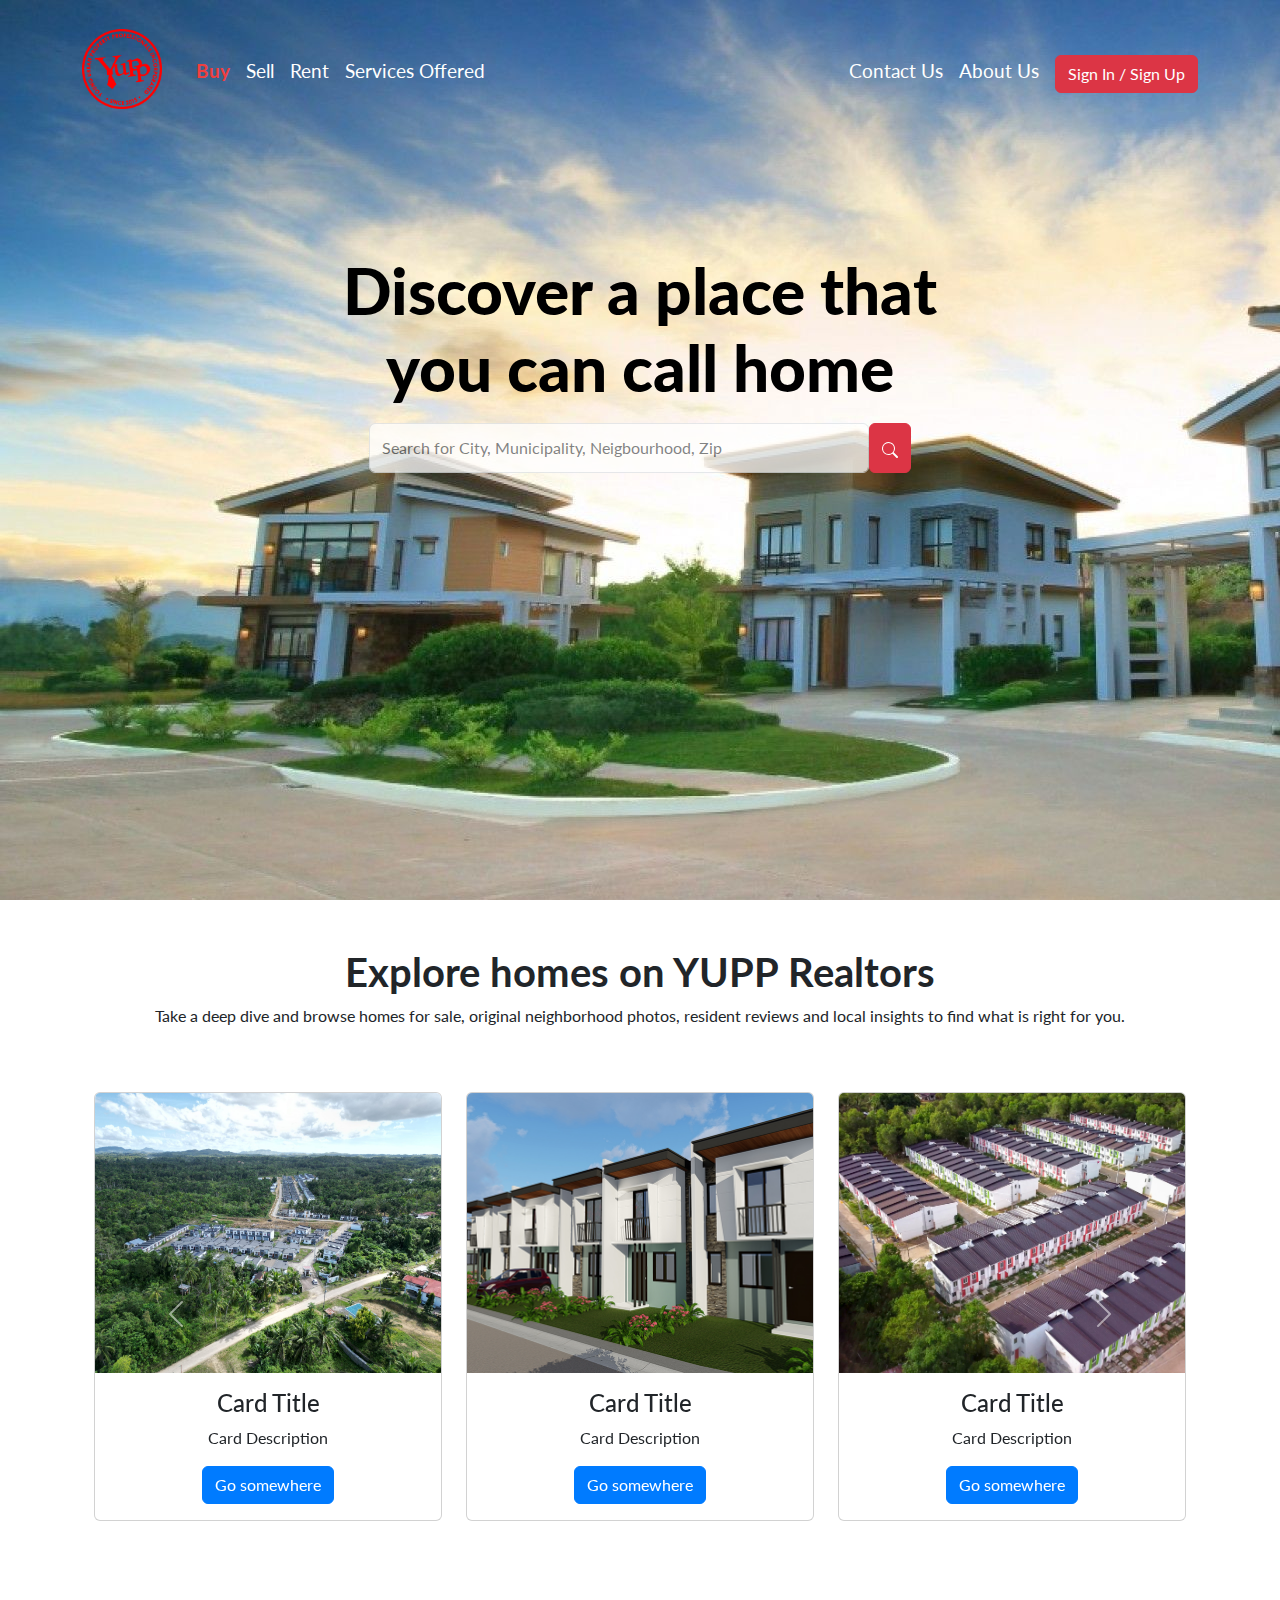
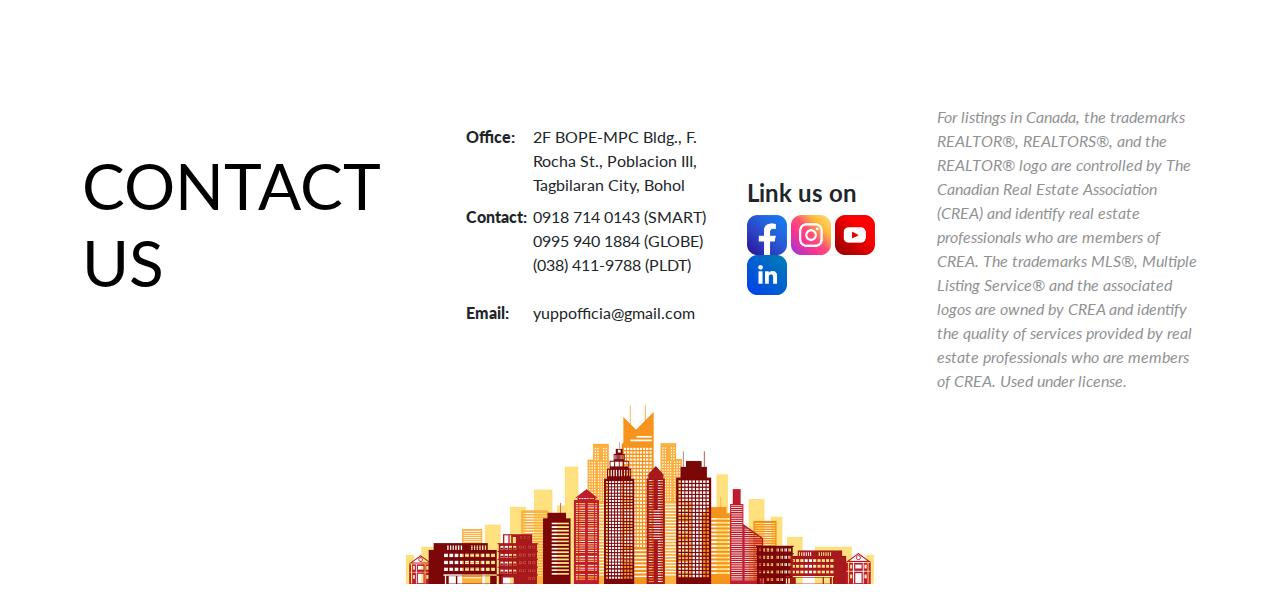
==== index.html @ dfb81bfb "Update mistake in index.html and style.css" ====
<!DOCTYPE html>
<html lang="en">
  <head>
    <meta charset="UTF-8" />
    <meta http-equiv="X-UA-Compatible" content="IE=edge" />
    <meta name="viewport" content="width=device-width, initial-scale=1.0" />
    <title>YUPP REALTORS</title>
    <link
      rel="icon"
      href="images/yupp-logo.png"
      sizes="16x16 32x32"
      type="image/png"
    />
    <link
      rel="stylesheet"
      href="https://cdn.jsdelivr.net/npm/bootstrap@5.2.0/dist/css/bootstrap.min.css"
    />
    <script src="https://ajax.googleapis.com/ajax/libs/jquery/3.6.0/jquery.min.js"></script>
    <script src="https://cdn.jsdelivr.net/npm/bootstrap@5.0.2/dist/js/bootstrap.bundle.min.js"></script>
    <link
      rel="stylesheet"
      href="https://cdn.jsdelivr.net/npm/bootstrap-icons@1.10.5/font/bootstrap-icons.css"
    />
    <link rel="stylesheet" href="style.css" />
  </head>
  <body id="#">
    <!-- Begin Background -->
    <div class="bg-image">
      <!-- Begin Nav -->

      <nav class="navbar navbar-expand-lg text-light">
        <div class="container my-3">
          <a class="navbar-brand" href="index.html">
            <img src="images/yupp-logo.png" width="80" alt="logo"
          /></a>
          <button
            class="navbar-toggler collapsed"
            type="button"
            data-bs-toggle="collapse"
            data-bs-target="#navbarSupportedContent"
            aria-controls="navbarSupportedContent"
            aria-expanded="false"
            aria-label="Toggle navigation"
          >
            <span class="toggler-icon top-bar"></span>
            <span class="toggler-icon middle-bar"></span>
            <span class="toggler-icon bottom-bar"></span>
          </button>
          <div class="collapse navbar-collapse" id="navbarSupportedContent">
            <ul class="navbar-nav me-auto mb-2 mb-lg-0">
              <li class="nav-item">
                <a class="nav-link active" aria-current="page" href="index.html"
                  >Buy</a
                >
              </li>
              <li class="nav-item dropdown">
                <a
                  class="nav-link dropdown-toggle"
                  href="#"
                  role="button"
                  data-bs-toggle="dropdown"
                  aria-expanded="false"
                >
                  Sell
                </a>
                <ul class="dropdown-menu">
                  <li><a class="dropdown-item" href="#">House & Lot</a></li>
                  <li><a class="dropdown-item" href="#">Condominuim</a></li>
                  <li><a class="dropdown-item" href="#">Lot Only</a></li>
                </ul>
              </li>
              <li class="nav-item dropdown mb-0">
                <a
                  class="nav-link dropdown-toggle"
                  href="#"
                  role="button"
                  data-bs-toggle="collapse"
                  aria-expanded="false"
                  >Rent</a
                >
                <ul class="dropdown-menu">
                  <li><a class="dropdown-item" href="#">House & Lot</a></li>
                  <li><a class="dropdown-item" href="#">Condominuim</a></li>
                  <li><a class="dropdown-item" href="#">Lot Only</a></li>
                </ul>
              </li>
              <li class="nav-item dropdown">
                <a
                  class="nav-link dropdown-toggle"
                  href="#"
                  role="button"
                  data-bs-toggle="dropdown"
                  aria-expanded="false"
                  >Services Offered</a
                >
                <ul class="dropdown-menu">
                  <li><a class="dropdown-item" href="#">Design</a></li>
                  <li><a class="dropdown-item" href="#">Build</a></li>
                  <li>
                    <a class="dropdown-item" href="#">Title Verification</a>
                  </li>
                </ul>
              </li>
            </ul>
            <ul class="navbar-nav me-2 mb-2 mb-lg-0">
              <li class="nav-item">
                <a class="nav-link" href="#contact-us">Contact Us</a>
              </li>
              <li class="nav-item">
                <a class="nav-link" href="aboutus.html">About Us</a>
              </li>
            </ul>
            <button
              class="btn btn-danger"
              type="submit "
              data-bs-toggle="modal"
              data-bs-target="#authModal"
            >
              Sign In / Sign Up
            </button>
            <!-- Modal -->
            <!-- Sign In/Sign Up Modal -->
            <div
              class="modal fade"
              id="authModal"
              tabindex="-1"
              aria-labelledby="authModalLabel"
              aria-hidden="true"
            >
              <div class="modal-dialog">
                <div class="modal-content">
                  <div class="modal-header">
                    <h5 class="modal-title" id="authModalLabel"></h5>
                    <button
                      type="button"
                      class="btn-close"
                      data-bs-dismiss="modal"
                      aria-label="Close"
                    ></button>
                  </div>
                  <div class="modal-body">
                    <ul
                      class="nav nav-pills mb-4 justify-content-center"
                      id="authTabs"
                      role="tablist"
                    >
                      <li class="nav-item" role="presentation">
                        <button
                          class="nav-link active"
                          id="signInTab"
                          data-bs-toggle="pill"
                          data-bs-target="#signInForm"
                          type="button"
                          role="tab"
                          aria-controls="signInForm"
                          aria-selected="true"
                        >
                          Sign In
                        </button>
                      </li>
                      <li class="nav-item" role="presentation">
                        <button
                          class="nav-link"
                          id="signUpTab"
                          data-bs-toggle="pill"
                          data-bs-target="#signUpForm"
                          type="button"
                          role="tab"
                          aria-controls="signUpForm"
                          aria-selected="true"
                        >
                          Sign Up
                        </button>
                      </li>
                    </ul>
                    <div class="tab-content" id="authTabsContent">
                      <div
                        class="tab-pane fade show active"
                        id="signInForm"
                        role="tabpanel"
                        aria-labelledby="signInTab"
                      >
                        <!-- Sign In form content -->
                        <form>
                          <div class="mb-3">
                            <label for="signInEmail" class="form-label"
                              >Email address</label
                            >
                            <input
                              type="email"
                              class="form-control"
                              id="signInEmail"
                              placeholder="Enter your email"
                            />
                          </div>
                          <div class="mb-3">
                            <label for="signInPassword" class="form-label"
                              >Password</label
                            >
                            <input
                              type="password"
                              class="form-control"
                              id="signInPassword"
                              placeholder="Enter your password"
                            />
                          </div>
                          <div class="d-grid gap-4 col-6 mx-auto">
                            <button type="submit" class="btn btn-primary">
                              Sign In
                            </button>
                          </div>
                        </form>
                      </div>
                      <div
                        class="tab-pane fade"
                        id="signUpForm"
                        role="tabpanel"
                        aria-labelledby="signUpTab"
                      >
                        <!-- Sign Up form content -->
                        <form>
                          <div class="mb-3">
                            <label for="signUpEmail" class="form-label"
                              >Email address</label
                            >
                            <input
                              type="email"
                              class="form-control"
                              id="signUpEmail"
                              placeholder="Enter your email"
                            />
                          </div>
                          <div class="mb-3">
                            <label for="signUpPassword" class="form-label"
                              >Password</label
                            >
                            <input
                              type="password"
                              class="form-control"
                              id="signUpPassword"
                              placeholder="Enter your password"
                            />
                          </div>
                          <div class="d-grid gap-2 col-6 mx-auto">
                            <button type="submit" class="btn btn-primary">
                              Sign Up
                            </button>
                          </div>
                        </form>
                      </div>
                    </div>
                  </div>
                </div>
              </div>
            </div>
            <!-- End modal -->
          </div>
        </div>
      </nav>
      <!-- End Nav -->

      <!-- Begin Search -->
      <div
        class="d-flex flex-column justify-content-center align-items-center h-50"
      >
        <h1
          class="text-center text-black mb-0 display-3 fw-semibold align-text-top"
        >
          <strong> Discover a place that <br />you can call home</strong>
        </h1>
        <div class="mt-3">
          <div class="col-md-10 offset-md-2"></div>
          <form class="d-flex" role="search">
            <input
              class="form-control flex-grow-1 search-bar opacity-75"
              type="search"
              placeholder="Search for City, Municipality, Neigbourhood, Zip"
              aria-label="Search"
            />
            <button class="btn btn-danger" type="submit">
              <svg
                xmlns="http://www.w3.org/2000/svg"
                width="16"
                height="16"
                fill="currentColor"
                class="bi bi-search"
                viewBox="0 0 16 16"
              >
                <path
                  d="M11.742 10.344a6.5 6.5 0 1 0-1.397 1.398h-.001c.03.04.062.078.098.115l3.85 3.85a1 1 0 0 0 1.415-1.414l-3.85-3.85a1.007 1.007 0 0 0-.115-.1zM12 6.5a5.5 5.5 0 1 1-11 0 5.5 5.5 0 0 1 11 0z"
                />
              </svg>
            </button>
          </form>
        </div>
      </div>
      <!-- End Search -->
    </div>
    <!-- End Background for Nav and Search -->
    <!-- Begin Body Details -->
    <div class="container py-5">
      <div class="row">
        <h1 class="text-center"><b>Explore homes on YUPP Realtors</b></h1>
        <p class="text-center">
          Take a deep dive and browse homes for sale, original neighborhood
          photos, resident reviews and local insights to find what is right for
          you.
        </p>
      </div>
      <div class="row">
        <section class="pt-5 pb-5">
          <div class="container">
            <div class="row">
              <div class="col-12">
                <div
                  id="carouselExampleIndicators2"
                  class="carousel slide"
                  data-bs-ride="carousel"
                >
                  <div class="carousel-inner">
                    <div class="carousel-item active">
                      <div class="row">
                        <div class="col-md-4 mb-3">
                          <div class="card text-center">
                            <img
                              class="card-img-top carousel-card-img"
                              src="images/atharra.jpg"
                              alt="Card Image"
                            />
                            <div class="card-body">
                              <h4 class="card-title">Card Title</h4>
                              <p class="card-text">Card Description</p>
                              <a href="#" class="btn btn-primary"
                                >Go somewhere</a
                              >
                            </div>
                          </div>
                        </div>
                        <div class="col-md-4 mb-3">
                          <div class="card text-center">
                            <img
                              class="card-img-top carousel-card-img"
                              src="images/cli.jpg"
                              alt="Card Image"
                            />
                            <div class="card-body">
                              <h4 class="card-title">Card Title</h4>
                              <p class="card-text">Card Description</p>
                              <a href="#" class="btn btn-primary"
                                >Go somewhere</a
                              >
                            </div>
                          </div>
                        </div>
                        <div class="col-md-4 mb-3">
                          <div class="card text-center">
                            <img
                              class="card-img-top carousel-card-img"
                              src="images/phi.jpg"
                              alt="Card Image"
                            />
                            <div class="card-body">
                              <h4 class="card-title">Card Title</h4>
                              <p class="card-text">Card Description</p>
                              <a href="#" class="btn btn-primary"
                                >Go somewhere</a
                              >
                            </div>
                          </div>
                        </div>
                      </div>
                    </div>

                    <div class="carousel-item">
                      <div class="row">
                        <div class="col-md-4 mb-3">
                          <div class="card text-center">
                            <img
                              class="card-img-top carousel-card-img"
                              src="images/amari.jpg"
                              alt="Card Image"
                            />
                            <div class="card-body">
                              <h4 class="card-title">Card Title</h4>
                              <p class="card-text">Card Description</p>
                              <a href="#" class="btn btn-primary"
                                >Go somewhere</a
                              >
                            </div>
                          </div>
                        </div>
                        <div class="col-md-4 mb-3">
                          <div class="card text-center">
                            <img
                              class="card-img-top carousel-card-img"
                              src="images/chateaudepaz.jpg"
                              alt="Card Image"
                            />
                            <div class="card-body">
                              <h4 class="card-title">Card Title</h4>
                              <p class="card-text">Card Description</p>
                              <a href="#" class="btn btn-primary"
                                >Go somewhere</a
                              >
                            </div>
                          </div>
                        </div>
                        <div class="col-md-4 mb-3">
                          <div class="card text-center">
                            <img
                              class="card-img-top carousel-card-img"
                              src="images/costa-mira.jpg"
                              alt="Card Image"
                            />
                            <div class="card-body">
                              <h4 class="card-title">Card Title</h4>
                              <p class="card-text">Card Description</p>
                              <a href="#" class="btn btn-primary"
                                >Go somewhere</a
                              >
                            </div>
                          </div>
                        </div>
                      </div>
                    </div>
                    <div class="carousel-item">
                      <div class="row">
                        <div class="col-md-4 mb-3">
                          <div class="card text-center">
                            <img
                              class="card-img-top carousel-card-img"
                              src="images/light-2-residences.jpg"
                              alt="Card Image"
                            />
                            <div class="card-body">
                              <h4 class="card-title">Card Title</h4>
                              <p class="card-text">Card Description</p>
                              <a href="#" class="btn btn-primary"
                                >Go somewhere</a
                              >
                            </div>
                          </div>
                        </div>
                        <div class="col-md-4 mb-3">
                          <div class="card text-center">
                            <img
                              class="card-img-top carousel-card-img"
                              src="images/mandani-bay.jpg"
                              alt="Card Image"
                            />
                            <div class="card-body">
                              <h4 class="card-title">Card Title</h4>
                              <p class="card-text">Card Description</p>
                              <a href="#" class="btn btn-primary"
                                >Go somewhere</a
                              >
                            </div>
                          </div>
                        </div>
                        <div class="col-md-4 mb-3">
                          <div class="card text-center">
                            <img
                              class="card-img-top carousel-card-img"
                              src="images/Sheraton-appleone.jpg"
                              alt="Card Image"
                            />
                            <div class="card-body">
                              <h4 class="card-title">Card Title</h4>
                              <p class="card-text">Card Description</p>
                              <a href="#" class="btn btn-primary"
                                >Go somewhere</a
                              >
                            </div>
                          </div>
                        </div>
                      </div>
                    </div>
                    <button
                      class="carousel-control-prev"
                      type="button"
                      data-bs-target="#carouselExampleIndicators2"
                      data-bs-slide="prev"
                    >
                      <span
                        class="carousel-control-prev-icon"
                        aria-hidden="true"
                      ></span>
                      <span class="visually-hidden">Previous</span>
                    </button>
                    <button
                      class="carousel-control-next"
                      type="button"
                      data-bs-target="#carouselExampleIndicators2"
                      data-bs-slide="next"
                    >
                      <span
                        class="carousel-control-next-icon"
                        aria-hidden="true"
                      ></span>
                      <span class="visually-hidden">Next</span>
                    </button>
                  </div>
                </div>
              </div>
            </div>
          </div>
        </section>
      </div>
    </div>
    <!-- End Body Details -->
    <!-- Begin Footer -->
    <footer>
      <div class="container" id="contact-us">
        <div class="row align-items-center justify-content-between mt-5">
          <div class="col-lg-4 col-sm-12 text-black">
            <div class="text-center-mobile text-center-desktop display-3 mb-4">
              <strong>CONTACT US</strong>
            </div>
          </div>
          <div class="col-lg-3">
            <dl class="row">
              <dt class="col-sm-3 bi text-center-mobile text-center-desktop">
                <strong> &nbspOffice:</strong>
              </dt>
              <dd class="col-sm-9 text-center-mobile text-center-desktop">
                2F BOPE-MPC Bldg., F. Rocha St., Poblacion III, Tagbilaran City,
                Bohol
              </dd>

              <dt class="col-sm-3 bi text-center-mobile text-center-desktop">
                <strong>&nbspContact:</strong>
              </dt>
              <dd class="col-sm-9 text-center-mobile text-center-desktop">
                <p>
                  0918 714 0143 (SMART) <br />
                  0995 940 1884 (GLOBE)<br />
                  (038) 411-9788 (PLDT)
                </p>
              </dd>
              <dt class="col-sm-3 bi text-center-mobile text-center-desktop">
                <strong>&nbspEmail:</strong>
              </dt>
              <dd class="col-sm-9 text-center-mobile text-center-desktop">
                yuppofficia@gmail.com
              </dd>
            </dl>
          </div>
          <div class="col-lg-2 text-center-mobile text-center-desktop">
            <p class="h4"><b> Link us on</b></p>
            <a href="https://www.facebook.com/yuppinc"
              ><img src="images/facebook-logo.png" alt="facebook" width="40px"
            /></a>
            <a href="https://www.instagram.com/yuppinc/"
              ><img
                src="images/instagram-logo.png"
                alt="instagram"
                width="40px"
            /></a>
            <a href="https://www.youtube.com/@youngurbanpropertyprofessi1219"
              ><img src="images/youtube-logo.png" alt="youtube" width="40px"
            /></a>
            <a href="https://www.linkedin.com/company/yuppinc/"
              ><img src="images/linkin-logo.png" alt="linkin" width="40px"
            /></a>
          </div>
          <div class="col-lg-3 text-center-mobile text-center-desktop mt-4">
            <i class="opacity-50">
              For listings in Canada, the trademarks REALTOR®, REALTORS®, and
              the REALTOR® logo are controlled by The Canadian Real Estate
              Association (CREA) and identify real estate professionals who are
              members of CREA. The trademarks MLS®, Multiple Listing Service®
              and the associated logos are owned by CREA and identify the
              quality of services provided by real estate professionals who are
              members of CREA. Used under license.
            </i>
          </div>
        </div>
        <div class="footer-image mb-2">
          <img
            src="images/footer-image.jpg"
            class="w-50 justify-content-center"
            alt=""
          />
        </div>
      </div>
    </footer>
    <!-- End Footer Details -->
  </body>
</html>
---- style.css ----
@import url("https://fonts.googleapis.com/css2?family=Lato:ital,wght@0,100;0,300;0,400;0,700;0,900;1,100;1,300;1,400;1,700;1,900&display=swap");
* {
  font-family: "Lato", sans-serif;
  padding: 0;
  margin: 0;
}
@media screen and (min-width: 769px) {
  .dropend:hover > .dropdown-menu {
    position: absolute;
    top: 0;
    left: 100%;
  }
  .dropend .dropdown-toggle {
    margin-left: 0.5em;
  }
}
@media (max-width: 767px) {
  .text-center-mobile {
    text-align: center;
  }
}
@media (min-width: 768px) {
  .text-center-desktop {
    text-align: left;
  }
}

@media (min-width: 600px) {
  /* Desktop view */
  .search-bar {
    width: 500px;
    height: 50px;
  }
}

.bg-image {
  background-image: url("images/background.jfif");
  height: 100vh;
}

.dropend .dropdown-toggle {
  color: rgb(253, 87, 69);
  margin-left: 1em;
}
.dropdown-item:hover {
  background-color: rgb(240, 63, 63);
  color: #fff;
}
.dropdown .dropdown-menu {
  display: none;
}
.dropdown:hover > .dropdown-menu,
.dropend:hover > .dropdown-menu {
  display: block;
  margin-top: 0.125em;
  margin-left: 0.125em;
}

.dropdown-toggle::after {
  display: none;
}
.nav-link {
  color: white;
  font-size: 19px;
}
.nav-link:hover {
  color: rgb(240, 63, 63);
}
.nav-link.active:hover {
  color: rgb(240, 63, 63);
}

.navbar-nav .nav-link.active,
.navbar-nav .show > .nav-link {
  font-weight: bold;
  color: rgb(240, 63, 63);
}
.footer-image {
  align-items: center;
  display: flex;
  justify-content: center;
}

/* Custom CSS */
.modal-content {
  border: none;
  border-radius: 10px;
  box-shadow: 0 0 10px rgba(0, 0, 0, 0.2);
}

.modal-header {
  border-bottom: none;
}

.modal-title {
  font-weight: bold;
}

.nav-pills .nav-link {
  border-radius: 5px;
  padding: 0.5rem 1rem;
  font-weight: bold;
  color: black;
}

.tab-content {
  padding: 1rem 0;
}

.btn-primary {
  background-color: #007bff;
  border-color: #007bff;
  color: white;
}

.btn-primary:hover {
  background-color: #0069d9;
  border-color: #0062cc;
  color: white;
}
.nav-item {
  margin-bottom: 5px;
}
.navbar-toggler {
  border: 0 !important;
}

.navbar-toggler:focus,
.navbar-toggler:active,
.navbar-toggler-icon:focus {
  outline: none !important;
  box-shadow: none !important;
  border: 0 !important;
}

/* Lines of the Toggler */
.toggler-icon {
  width: 30px;
  height: 3px;
  background-color: #e74c3c;
  display: block;
  transition: all 0.2s;
}

/* Adds Space between the lines */
.middle-bar {
  margin: 5px auto;
}

/* State when navbar is opened (START) */
.navbar-toggler .top-bar {
  transform: rotate(45deg);
  transform-origin: 10% 10%;
}

.navbar-toggler .middle-bar {
  opacity: 0;
  filter: alpha(opacity=0);
}

.navbar-toggler .bottom-bar {
  transform: rotate(-45deg);
  transform-origin: 10% 90%;
}
/* State when navbar is opened (END) */

/* State when navbar is collapsed (START) */
.navbar-toggler.collapsed .top-bar {
  transform: rotate(0);
}

.navbar-toggler.collapsed .middle-bar {
  opacity: 1;
  filter: alpha(opacity=100);
}

.navbar-toggler.collapsed .bottom-bar {
  transform: rotate(0);
}
/* State when navbar is collapsed (END) */

/* Color of Toggler when collapsed */
.navbar-toggler.collapsed .toggler-icon {
  background-color: #ffffff;
  margin-left: 10px;
}
.navbar.navbar-expand-lg.text-light {
  margin-left: 10px;
  margin-right: 10px;
}
.navbar-collapse {
  margin-top: 10px;
  margin-left: 10px;
}
.carousel-card-img {
  height: 280px;
  object-fit: cover;
}
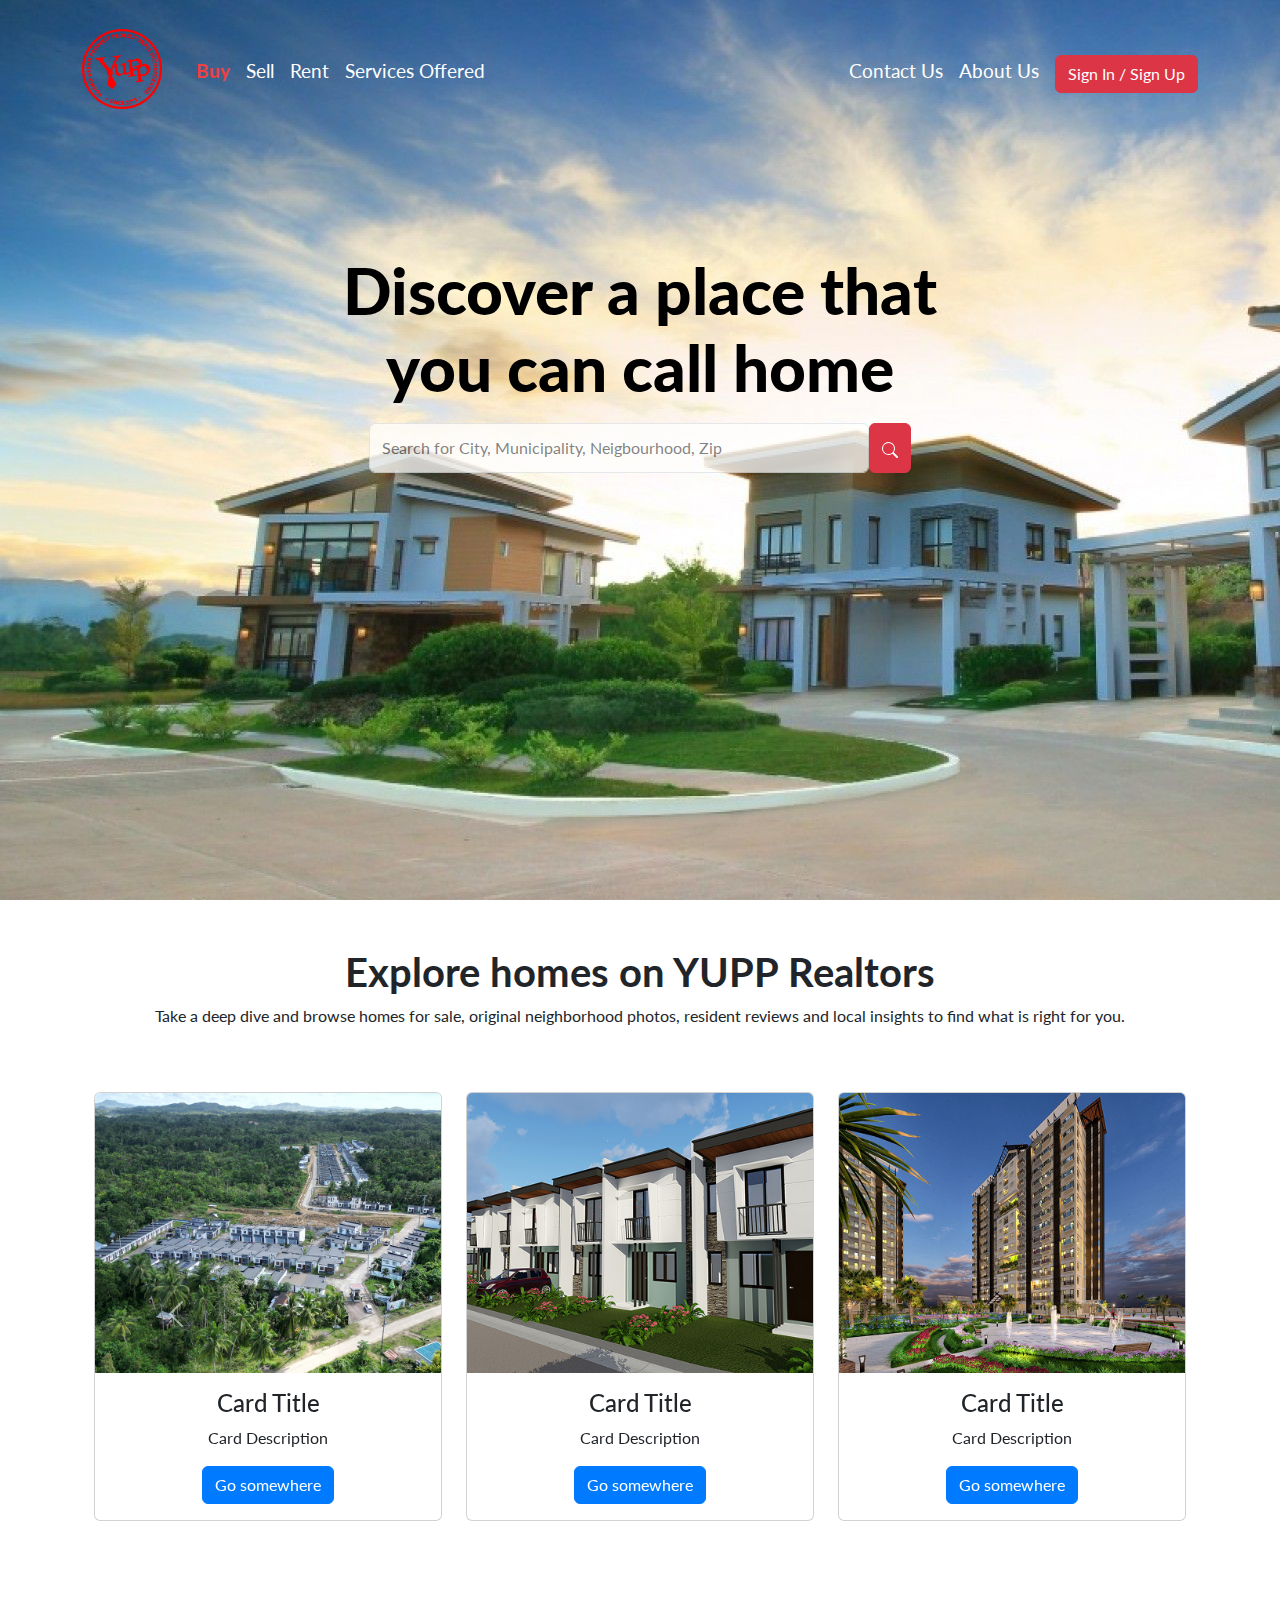
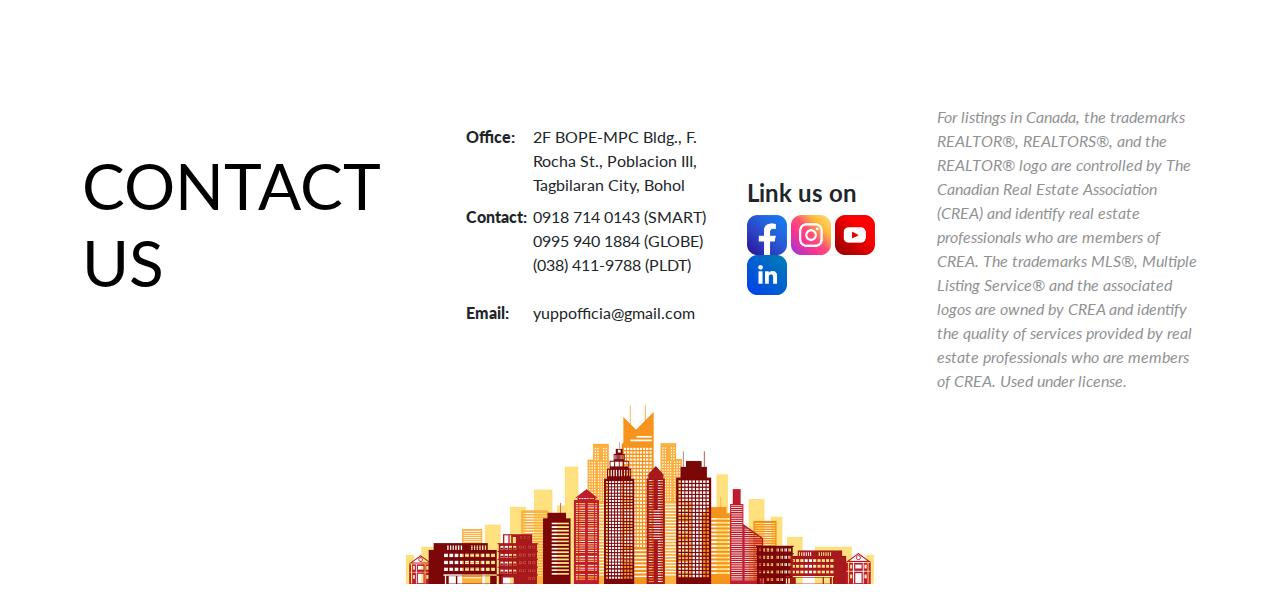
==== commit e47ef551: "Update image card index.html" ====
--- a/index.html
+++ b/index.html
@@ -356,7 +356,7 @@
                           <div class="card text-center">
                             <img
                               class="card-img-top carousel-card-img"
-                              src="images/phi.jpg"
+                              src="images/royal-ocean-crest.jpg"
                               alt="Card Image"
                             />
                             <div class="card-body">
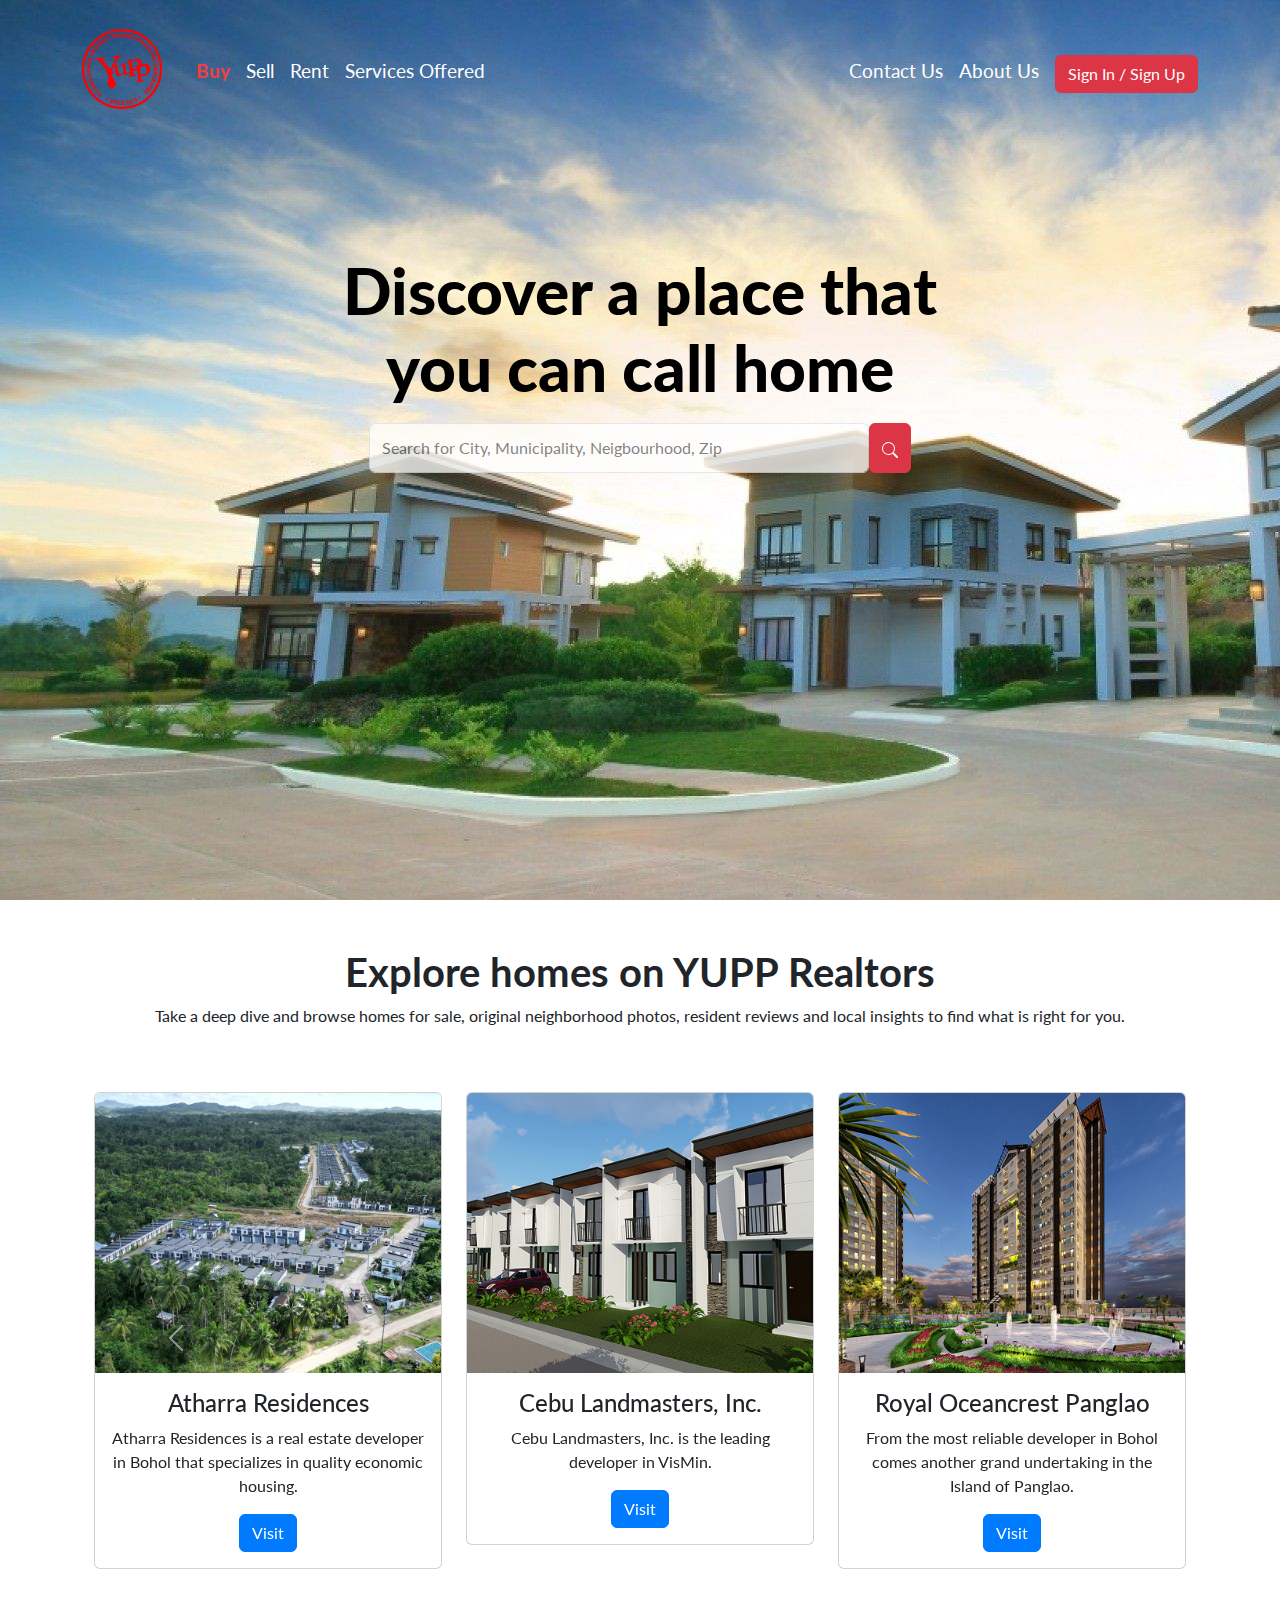
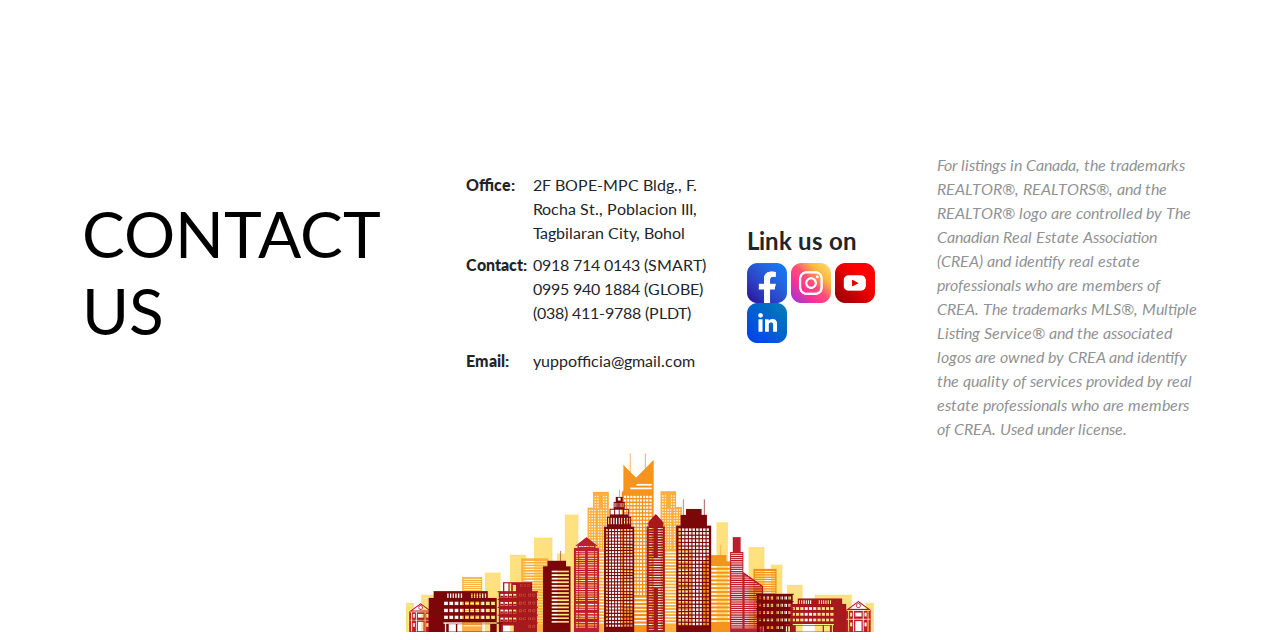
==== commit 646f7a6f: "Update in carousel for mobile and desktop view index.html, update style.css" ====
--- a/index.html
+++ b/index.html
@@ -320,7 +320,7 @@
                   <div class="carousel-inner">
                     <div class="carousel-item active">
                       <div class="row">
-                        <div class="col-md-4 mb-3">
+                        <div class="col-md-4 mb-3 d-none d-md-block">
                           <div class="card text-center">
                             <img
                               class="card-img-top carousel-card-img"
@@ -328,153 +328,357 @@
                               alt="Card Image"
                             />
                             <div class="card-body">
-                              <h4 class="card-title">Card Title</h4>
-                              <p class="card-text">Card Description</p>
+                              <h4 class="card-title">Atharra Residences</h4>
+                              <p class="card-text">
+                                Atharra Residences is a real estate developer in
+                                Bohol that specializes in quality economic
+                                housing.
+                              </p>
+                              <a
+                                href="https://atharra.com.ph/"
+                                class="btn btn-primary"
+                                target="_blank"
+                                >Visit</a
+                              >
+                            </div>
+                          </div>
+                        </div>
+                        <div class="col-md-4 mb-3 d-none d-md-block">
+                          <div class="card text-center">
+                            <img
+                              class="card-img-top carousel-card-img"
+                              src="images/cli.jpg"
+                              alt="Card Image"
+                            />
+                            <div class="card-body">
+                              <h4 class="card-title">Cebu Landmasters, Inc.</h4>
+                              <p class="card-text">
+                                Cebu Landmasters, Inc. is the leading developer
+                                in VisMin.
+                              </p>
+                              <a href="#" class="btn btn-primary">Visit</a>
+                            </div>
+                          </div>
+                        </div>
+                        <div class="col-md-4 mb-3 d-none d-md-block">
+                          <div class="card text-center">
+                            <img
+                              class="card-img-top carousel-card-img"
+                              src="images/royal-ocean-crest.jpg"
+                              alt="Card Image"
+                            />
+                            <div class="card-body">
+                              <h4 class="card-title">
+                                Royal Oceancrest Panglao
+                              </h4>
+                              <p class="card-text">
+                                From the most reliable developer in Bohol comes
+                                another grand undertaking in the Island of
+                                Panglao.
+                              </p>
+                              <a href="#" class="btn btn-primary">Visit</a>
+                            </div>
+                          </div>
+                        </div>
+                        <!-- Card 1 (Visible on mobile) -->
+                        <div class="col-12 mb-3 d-block d-md-none">
+                          <div class="card text-center">
+                            <img
+                              class="card-img-top carousel-card-img"
+                              src="images/atharra.jpg"
+                              alt="Card Image"
+                            />
+                            <div class="card-body">
+                              <h4 class="card-title">Atharra Residences</h4>
+                              <p class="card-text">
+                                Atharra Residences is a real estate developer in
+                                Bohol that specializes in quality economic
+                                housing.
+                              </p>
+                              <a
+                                href="https://atharra.com.ph/"
+                                class="btn btn-primary"
+                                target="_blank"
+                                >Visit</a
+                              >
+                            </div>
+                          </div>
+                        </div>
+                      </div>
+                    </div>
+
+                    <div class="carousel-item">
+                      <div class="row">
+                        <div class="col-md-4 mb-3 d-none d-md-block">
+                          <div class="card text-center">
+                            <img
+                              class="card-img-top carousel-card-img"
+                              src="images/amari.jpg"
+                              alt="Card Image"
+                            />
+                            <div class="card-body">
+                              <h4 class="card-title">Amari</h4>
+                              <p class="card-text">
+                                This project is an eco-friendly modern country
+                                community.
+                              </p>
+                              <a href="#" class="btn btn-primary">Visit</a>
+                            </div>
+                          </div>
+                        </div>
+                        <div class="col-md-4 mb-3 d-none d-md-block">
+                          <div class="card text-center">
+                            <img
+                              class="card-img-top carousel-card-img"
+                              src="images/chateaudepaz.jpg"
+                              alt="Card Image"
+                            />
+                            <div class="card-body">
+                              <h4 class="card-title">Chateau De Paz</h4>
+                              <p class="card-text">
+                                Bohol's Premier Hilltop Panoramic View
+                                Residences located at the World Famous Island of
+                                Panglao.
+                              </p>
+                              <a href="#" class="btn btn-primary">Visit</a>
+                            </div>
+                          </div>
+                        </div>
+                        <div class="col-md-4 mb-3 d-none d-md-block">
+                          <div class="card text-center">
+                            <img
+                              class="card-img-top carousel-card-img"
+                              src="images/costa-mira.jpg"
+                              alt="Card Image"
+                            />
+                            <div class="card-body">
+                              <h4 class="card-title">Costa Mira</h4>
+                              <p class="card-text">
+                                The first Beach Condominium developed by CLI,
+                                awarded as the best developer in VisMin.
+                              </p>
+                              <a href="#" class="btn btn-primary">Visit</a>
+                            </div>
+                          </div>
+                        </div>
+                        <!-- Card 2 (Visible on mobile) -->
+                        <div class="col-12 mb-3 d-block d-md-none">
+                          <div class="card text-center">
+                            <img
+                              class="card-img-top carousel-card-img"
+                              src="images/cli.jpg"
+                              alt="Card Image"
+                            />
+                            <div class="card-body">
+                              <h4 class="card-title">Cebu Landmasters, Inc.</h4>
+                              <p class="card-text">
+                                Cebu Landmasters, Inc. is the leading developer
+                                in VisMin.
+                              </p>
+                              <a href="#" class="btn btn-primary">Visit</a>
+                            </div>
+                          </div>
+                        </div>
+                      </div>
+                    </div>
+                    <div class="carousel-item">
+                      <div class="row">
+                        <div class="col-md-4 mb-3 d-none d-md-block">
+                          <div class="card text-center">
+                            <img
+                              class="card-img-top carousel-card-img"
+                              src="images/light-2-residences.jpg"
+                              alt="Card Image"
+                            />
+                            <div class="card-body">
+                              <h4 class="card-title">Light 2 Residences</h4>
+                              <p class="card-text">
+                                Spacious, inviting, and thoughtfully planned.
+                                Light 2 Residences provides you with everything
+                                you need.
+                              </p>
                               <a href="#" class="btn btn-primary"
                                 >Go somewhere</a
                               >
                             </div>
                           </div>
                         </div>
-                        <div class="col-md-4 mb-3">
-                          <div class="card text-center">
-                            <img
-                              class="card-img-top carousel-card-img"
-                              src="images/cli.jpg"
-                              alt="Card Image"
-                            />
-                            <div class="card-body">
-                              <h4 class="card-title">Card Title</h4>
-                              <p class="card-text">Card Description</p>
+                        <div class="col-md-4 mb-3 d-none d-md-block">
+                          <div class="card text-center">
+                            <img
+                              class="card-img-top carousel-card-img"
+                              src="images/mandani-bay.jpg"
+                              alt="Card Image"
+                            />
+                            <div class="card-body">
+                              <h4 class="card-title">Mandani Bay</h4>
+                              <p class="card-text">
+                                Mandani Bay’s waterfront community propels its
+                                area to become Asia’s next urban landmark.
+                              </p>
                               <a href="#" class="btn btn-primary"
                                 >Go somewhere</a
                               >
                             </div>
                           </div>
                         </div>
-                        <div class="col-md-4 mb-3">
-                          <div class="card text-center">
-                            <img
-                              class="card-img-top carousel-card-img"
-                              src="images/royal-ocean-crest.jpg"
-                              alt="Card Image"
-                            />
-                            <div class="card-body">
-                              <h4 class="card-title">Card Title</h4>
-                              <p class="card-text">Card Description</p>
+                        <div class="col-md-4 mb-3 d-none d-md-block">
+                          <div class="card text-center">
+                            <img
+                              class="card-img-top carousel-card-img"
+                              src="images/Sheraton-appleone.jpg"
+                              alt="Card Image"
+                            />
+                            <div class="card-body">
+                              <h4 class="card-title">Sheraton</h4>
+                              <p class="card-text">
+                                Sheraton Cebu Mactan Resort offers a gateway to
+                                the culture and heritage of the island.
+                              </p>
                               <a href="#" class="btn btn-primary"
                                 >Go somewhere</a
                               >
                             </div>
                           </div>
                         </div>
+                        <!-- Start Card 3-9 (Visible on mobile) -->
+                        <div class="col-12 mb-3 d-block d-md-none">
+                          <div class="card text-center">
+                            <img
+                              class="card-img-top carousel-card-img"
+                              src="images/chateaudepaz.jpg"
+                              alt="Card Image"
+                            />
+                            <div class="card-body">
+                              <h4 class="card-title">Chateau De Paz</h4>
+                              <p class="card-text">
+                                Bohol's Premier Hilltop Panoramic View
+                                Residences located at the World Famous Island of
+                                Panglao.
+                              </p>
+                              <a href="#" class="btn btn-primary">Visit</a>
+                            </div>
+                          </div>
+                        </div>
+                      </div>
+                    </div>
+                    <div class="carousel-item">
+                      <div class="col-12 mb-3 d-block d-md-none">
+                        <div class="card text-center">
+                          <img
+                            class="card-img-top carousel-card-img"
+                            src="images/amari.jpg"
+                            alt="Card Image"
+                          />
+                          <div class="card-body">
+                            <h4 class="card-title">Amari</h4>
+                            <p class="card-text">
+                              This project is an eco-friendly modern country
+                              community.
+                            </p>
+                            <a href="#" class="btn btn-primary">Visit</a>
+                          </div>
+                        </div>
+                      </div>
+                    </div>
+                    <div class="carousel-item">
+                      <div class="col-12 mb-3 d-block d-md-none">
+                        <div class="card text-center">
+                          <img
+                            class="card-img-top carousel-card-img"
+                            src="images/chateaudepaz.jpg"
+                            alt="Card Image"
+                          />
+                          <div class="card-body">
+                            <h4 class="card-title">Chateau De Paz</h4>
+                            <p class="card-text">
+                              Bohol's Premier Hilltop Panoramic View Residences
+                              located at the World Famous Island of Panglao.
+                            </p>
+                            <a href="#" class="btn btn-primary">Visit</a>
+                          </div>
+                        </div>
+                      </div>
+                    </div>
+                    <div class="carousel-item">
+                      <div class="col-12 mb-3 d-block d-md-none">
+                        <div class="card text-center">
+                          <img
+                            class="card-img-top carousel-card-img"
+                            src="images/costa-mira.jpg"
+                            alt="Card Image"
+                          />
+                          <div class="card-body">
+                            <h4 class="card-title">Costa Mira</h4>
+                            <p class="card-text">
+                              The first Beach Condominium developed by CLI,
+                              awarded as the best developer in VisMin.
+                            </p>
+                            <a href="#" class="btn btn-primary">Visit</a>
+                          </div>
+                        </div>
                       </div>
                     </div>
 
                     <div class="carousel-item">
-                      <div class="row">
-                        <div class="col-md-4 mb-3">
-                          <div class="card text-center">
-                            <img
-                              class="card-img-top carousel-card-img"
-                              src="images/amari.jpg"
-                              alt="Card Image"
-                            />
-                            <div class="card-body">
-                              <h4 class="card-title">Card Title</h4>
-                              <p class="card-text">Card Description</p>
-                              <a href="#" class="btn btn-primary"
-                                >Go somewhere</a
-                              >
-                            </div>
-                          </div>
-                        </div>
-                        <div class="col-md-4 mb-3">
-                          <div class="card text-center">
-                            <img
-                              class="card-img-top carousel-card-img"
-                              src="images/chateaudepaz.jpg"
-                              alt="Card Image"
-                            />
-                            <div class="card-body">
-                              <h4 class="card-title">Card Title</h4>
-                              <p class="card-text">Card Description</p>
-                              <a href="#" class="btn btn-primary"
-                                >Go somewhere</a
-                              >
-                            </div>
-                          </div>
-                        </div>
-                        <div class="col-md-4 mb-3">
-                          <div class="card text-center">
-                            <img
-                              class="card-img-top carousel-card-img"
-                              src="images/costa-mira.jpg"
-                              alt="Card Image"
-                            />
-                            <div class="card-body">
-                              <h4 class="card-title">Card Title</h4>
-                              <p class="card-text">Card Description</p>
-                              <a href="#" class="btn btn-primary"
-                                >Go somewhere</a
-                              >
-                            </div>
+                      <div class="col-12 mb-3 d-block d-md-none">
+                        <div class="card text-center">
+                          <img
+                            class="card-img-top carousel-card-img"
+                            src="images/mandani-bay.jpg"
+                            alt="Card Image"
+                          />
+                          <div class="card-body">
+                            <h4 class="card-title">Mandani Bay</h4>
+                            <p class="card-text">
+                              Mandani Bay’s waterfront community propels its
+                              area to become Asia’s next urban landmark.
+                            </p>
+                            <a href="#" class="btn btn-primary">Go somewhere</a>
                           </div>
                         </div>
                       </div>
                     </div>
                     <div class="carousel-item">
-                      <div class="row">
-                        <div class="col-md-4 mb-3">
-                          <div class="card text-center">
-                            <img
-                              class="card-img-top carousel-card-img"
-                              src="images/light-2-residences.jpg"
-                              alt="Card Image"
-                            />
-                            <div class="card-body">
-                              <h4 class="card-title">Card Title</h4>
-                              <p class="card-text">Card Description</p>
-                              <a href="#" class="btn btn-primary"
-                                >Go somewhere</a
-                              >
-                            </div>
-                          </div>
-                        </div>
-                        <div class="col-md-4 mb-3">
-                          <div class="card text-center">
-                            <img
-                              class="card-img-top carousel-card-img"
-                              src="images/mandani-bay.jpg"
-                              alt="Card Image"
-                            />
-                            <div class="card-body">
-                              <h4 class="card-title">Card Title</h4>
-                              <p class="card-text">Card Description</p>
-                              <a href="#" class="btn btn-primary"
-                                >Go somewhere</a
-                              >
-                            </div>
-                          </div>
-                        </div>
-                        <div class="col-md-4 mb-3">
-                          <div class="card text-center">
-                            <img
-                              class="card-img-top carousel-card-img"
-                              src="images/Sheraton-appleone.jpg"
-                              alt="Card Image"
-                            />
-                            <div class="card-body">
-                              <h4 class="card-title">Card Title</h4>
-                              <p class="card-text">Card Description</p>
-                              <a href="#" class="btn btn-primary"
-                                >Go somewhere</a
-                              >
-                            </div>
-                          </div>
-                        </div>
-                      </div>
-                    </div>
+                      <div class="col-12 mb-3 d-block d-md-none">
+                        <div class="card text-center">
+                          <img
+                            class="card-img-top carousel-card-img"
+                            src="images/amari.jpg"
+                            alt="Card Image"
+                          />
+                          <div class="card-body">
+                            <h4 class="card-title">Amari</h4>
+                            <p class="card-text">
+                              This project is an eco-friendly modern country
+                              community.
+                            </p>
+                            <a href="#" class="btn btn-primary">Visit</a>
+                          </div>
+                        </div>
+                      </div>
+                    </div>
+                    <div class="carousel-item">
+                      <div class="col-12 mb-3 d-block d-md-none">
+                        <div class="card text-center">
+                          <img
+                            class="card-img-top carousel-card-img"
+                            src="images/Sheraton-appleone.jpg"
+                            alt="Card Image"
+                          />
+                          <div class="card-body">
+                            <h4 class="card-title">Sheraton</h4>
+                            <p class="card-text">
+                              Sheraton Cebu Mactan Resort offers a gateway to
+                              the culture and heritage of the island.
+                            </p>
+                            <a href="#" class="btn btn-primary">Go somewhere</a>
+                          </div>
+                        </div>
+                      </div>
+                    </div>
+                    <!-- End Card 3-9 (Visible on mobile) -->
+                    <!-- Start Buttons for Carousel (Visible on mobile and Desktop View) -->
                     <button
                       class="carousel-control-prev"
                       type="button"
@@ -499,6 +703,7 @@
                       ></span>
                       <span class="visually-hidden">Next</span>
                     </button>
+                    <!-- End Buttons for Carousel (Visible on mobile and Desktop View) -->
                   </div>
                 </div>
               </div>
@@ -506,6 +711,7 @@
           </div>
         </section>
       </div>
+      <div class="row"></div>
     </div>
     <!-- End Body Details -->
     <!-- Begin Footer -->
--- a/style.css
+++ b/style.css
@@ -30,6 +30,12 @@
   .search-bar {
     width: 500px;
     height: 50px;
+  }
+}
+@media (max-width: 320px) {
+  .col-12.mb-3.d-block.d-md-none:nth-child(n + 2),
+  .col-md-4.mb-3.d-none.d-md-block:nth-child(n + 2) {
+    display: none;
   }
 }
 
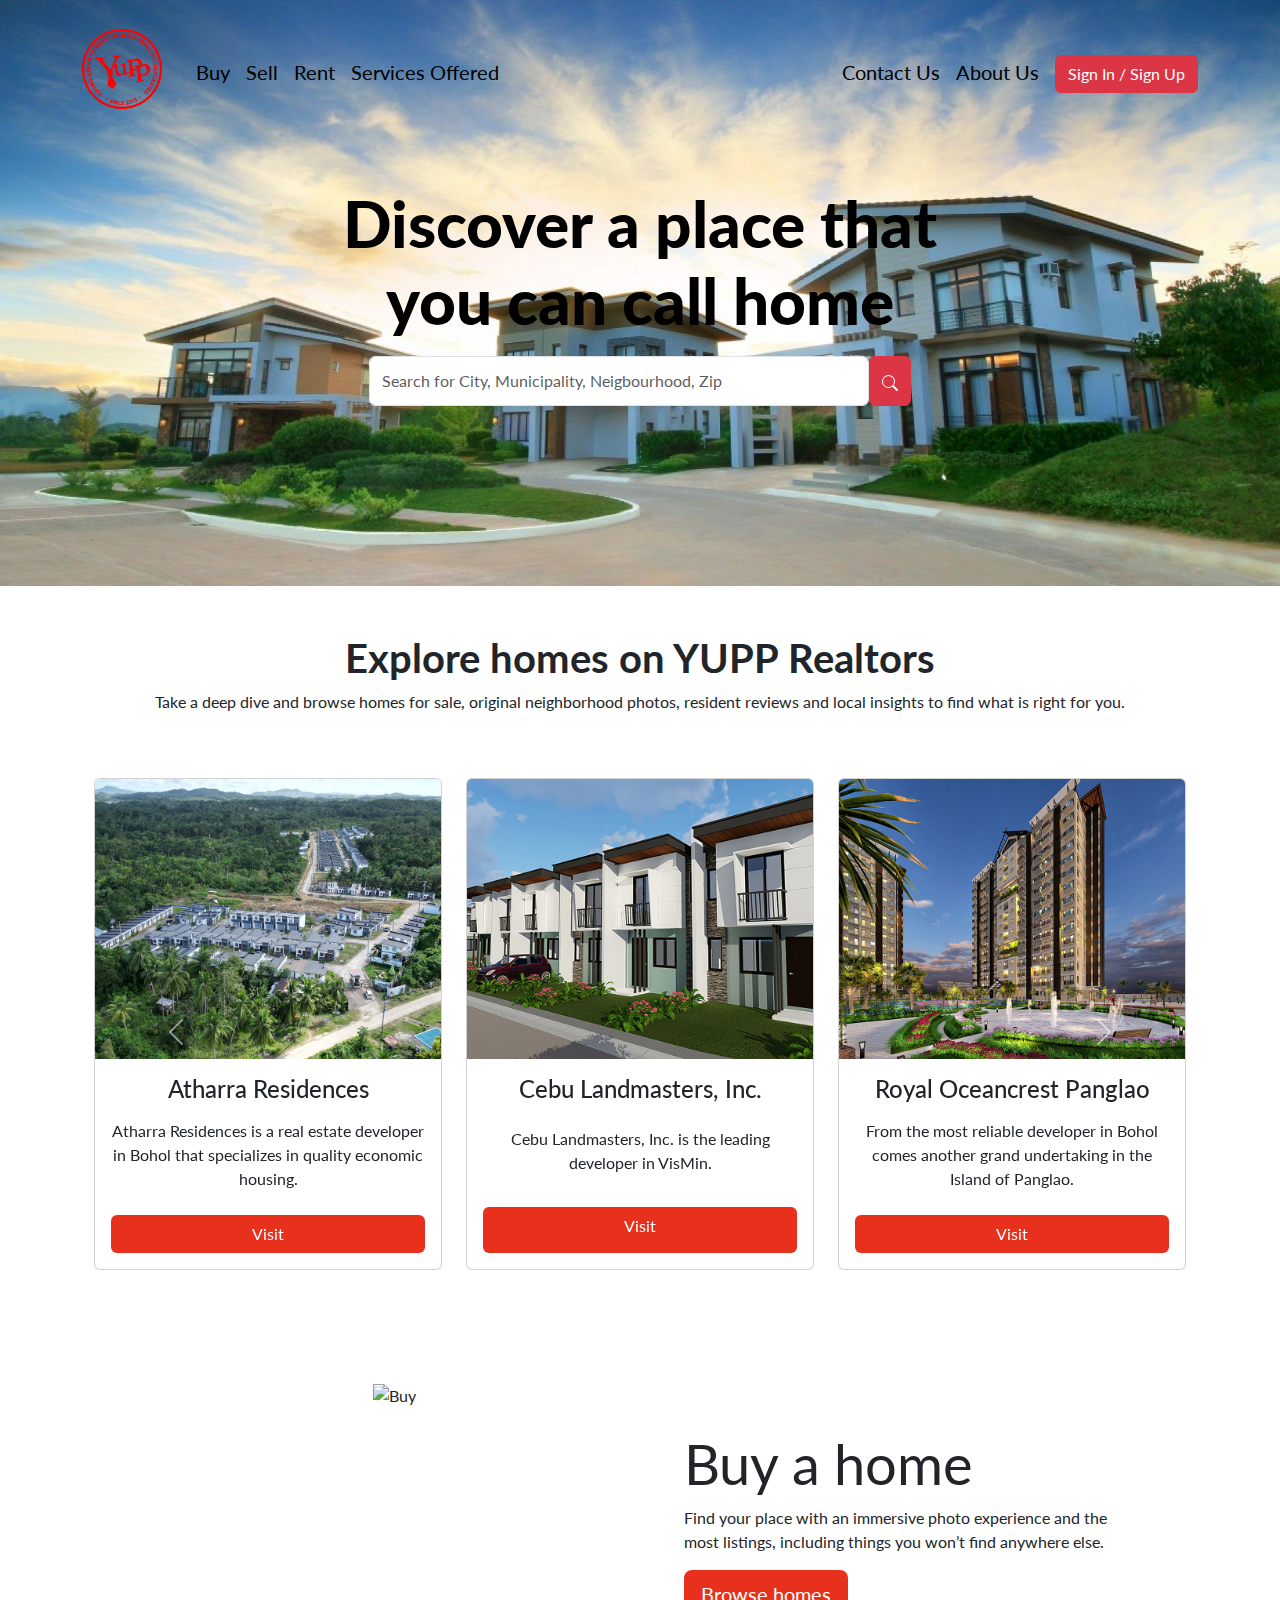
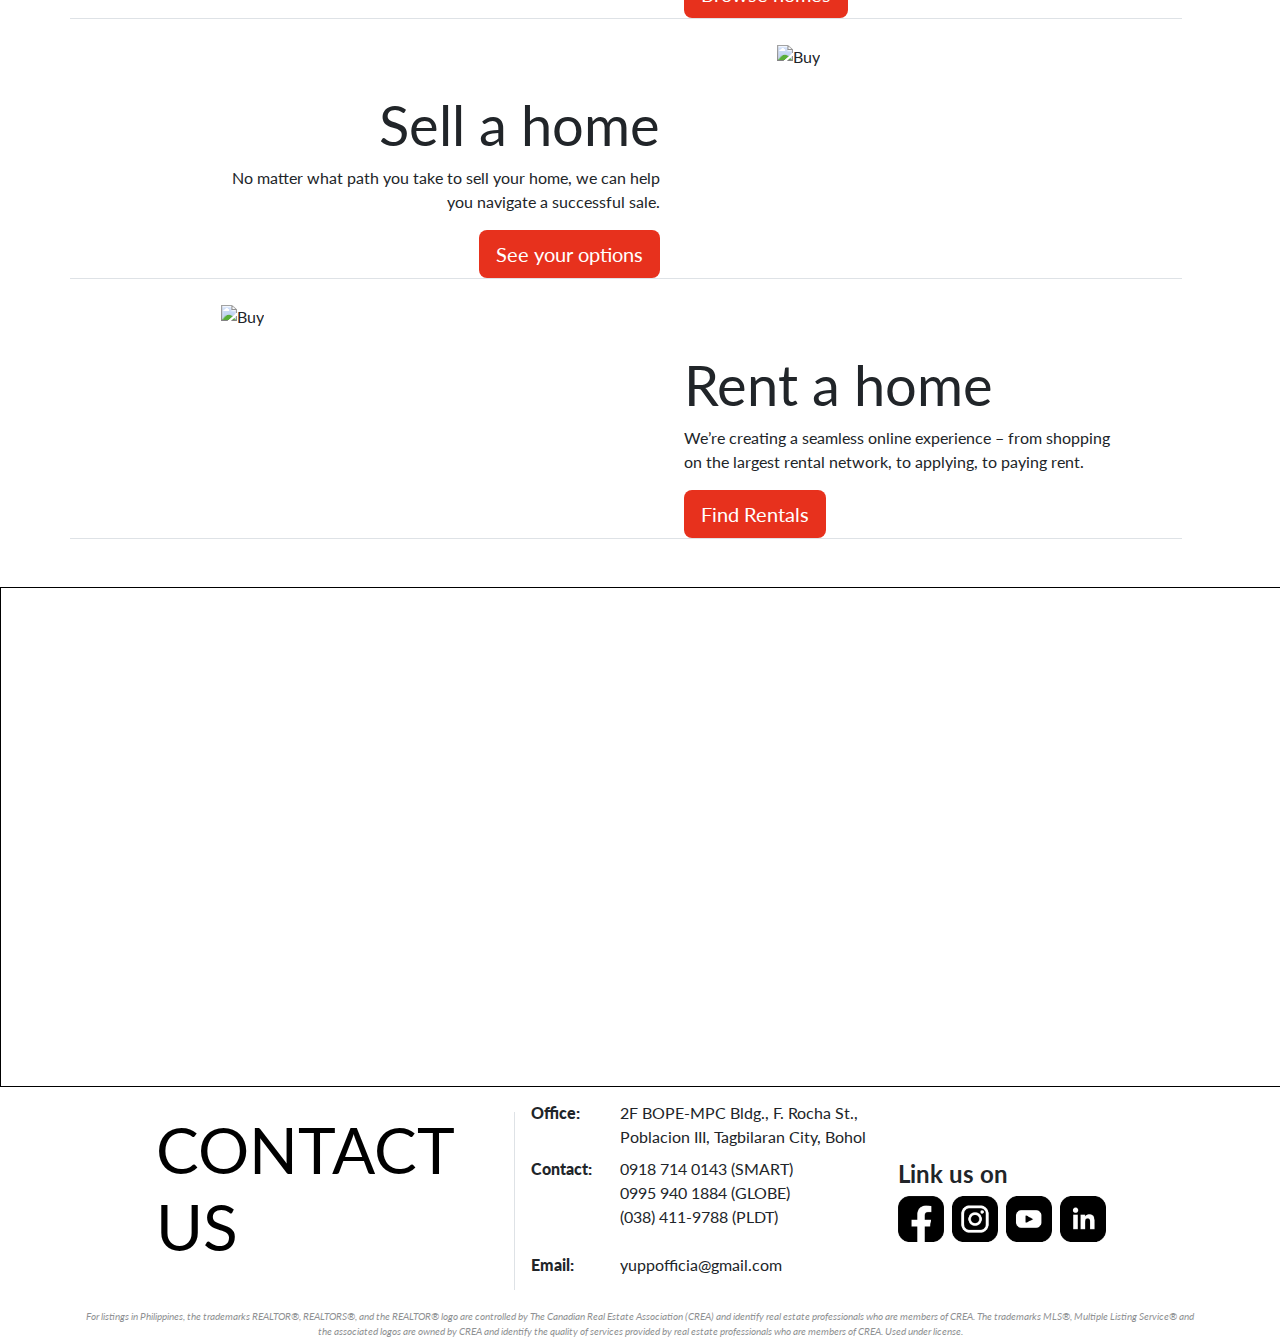
==== commit 2de0a6b1: "Update index.html, style.css and aboutus.html and add images in images folder" ====
--- a/index.html
+++ b/index.html
@@ -27,7 +27,6 @@
     <!-- Begin Background -->
     <div class="bg-image">
       <!-- Begin Nav -->
-
       <nav class="navbar navbar-expand-lg text-light">
         <div class="container my-3">
           <a class="navbar-brand" href="index.html">
@@ -49,7 +48,7 @@
           <div class="collapse navbar-collapse" id="navbarSupportedContent">
             <ul class="navbar-nav me-auto mb-2 mb-lg-0">
               <li class="nav-item">
-                <a class="nav-link active" aria-current="page" href="index.html"
+                <a class="nav-link" aria-current="page" href="index.html"
                   >Buy</a
                 >
               </li>
@@ -205,7 +204,7 @@
                             />
                           </div>
                           <div class="d-grid gap-4 col-6 mx-auto">
-                            <button type="submit" class="btn btn-primary">
+                            <button type="submit" class="btn btn-style">
                               Sign In
                             </button>
                           </div>
@@ -242,7 +241,7 @@
                             />
                           </div>
                           <div class="d-grid gap-2 col-6 mx-auto">
-                            <button type="submit" class="btn btn-primary">
+                            <button type="submit" class="btn btn-style">
                               Sign Up
                             </button>
                           </div>
@@ -264,7 +263,7 @@
         class="d-flex flex-column justify-content-center align-items-center h-50"
       >
         <h1
-          class="text-center text-black mb-0 display-3 fw-semibold align-text-top"
+          class="text-center text-black mb-0 display-3 fw-semibold align-text-top mt-5"
         >
           <strong> Discover a place that <br />you can call home</strong>
         </h1>
@@ -272,7 +271,7 @@
           <div class="col-md-10 offset-md-2"></div>
           <form class="d-flex" role="search">
             <input
-              class="form-control flex-grow-1 search-bar opacity-75"
+              class="form-control flex-grow-1 search-bar"
               type="search"
               placeholder="Search for City, Municipality, Neigbourhood, Zip"
               aria-label="Search"
@@ -327,7 +326,7 @@
                               src="images/atharra.jpg"
                               alt="Card Image"
                             />
-                            <div class="card-body">
+                            <div class="card-body d-grid gap-2">
                               <h4 class="card-title">Atharra Residences</h4>
                               <p class="card-text">
                                 Atharra Residences is a real estate developer in
@@ -336,7 +335,7 @@
                               </p>
                               <a
                                 href="https://atharra.com.ph/"
-                                class="btn btn-primary"
+                                class="btn btn-style"
                                 target="_blank"
                                 >Visit</a
                               >
@@ -350,13 +349,18 @@
                               src="images/cli.jpg"
                               alt="Card Image"
                             />
-                            <div class="card-body">
+                            <div class="card-body d-grid gap-2">
                               <h4 class="card-title">Cebu Landmasters, Inc.</h4>
                               <p class="card-text">
                                 Cebu Landmasters, Inc. is the leading developer
                                 in VisMin.
                               </p>
-                              <a href="#" class="btn btn-primary">Visit</a>
+                              <a
+                                href="https://www.cebulandmasters.com/"
+                                class="btn btn-style"
+                                target="_blank"
+                                >Visit</a
+                              >
                             </div>
                           </div>
                         </div>
@@ -367,7 +371,7 @@
                               src="images/royal-ocean-crest.jpg"
                               alt="Card Image"
                             />
-                            <div class="card-body">
+                            <div class="card-body d-grid gap-2">
                               <h4 class="card-title">
                                 Royal Oceancrest Panglao
                               </h4>
@@ -376,7 +380,12 @@
                                 another grand undertaking in the Island of
                                 Panglao.
                               </p>
-                              <a href="#" class="btn btn-primary">Visit</a>
+                              <a
+                                href="https://primaryhomes.com/projects/royal-oceancrest-panglao"
+                                class="btn btn-style"
+                                target="_blank"
+                                >Visit</a
+                              >
                             </div>
                           </div>
                         </div>
@@ -388,7 +397,7 @@
                               src="images/atharra.jpg"
                               alt="Card Image"
                             />
-                            <div class="card-body">
+                            <div class="card-body d-grid gap-2">
                               <h4 class="card-title">Atharra Residences</h4>
                               <p class="card-text">
                                 Atharra Residences is a real estate developer in
@@ -397,7 +406,7 @@
                               </p>
                               <a
                                 href="https://atharra.com.ph/"
-                                class="btn btn-primary"
+                                class="btn btn-style"
                                 target="_blank"
                                 >Visit</a
                               >
@@ -416,13 +425,13 @@
                               src="images/amari.jpg"
                               alt="Card Image"
                             />
-                            <div class="card-body">
+                            <div class="card-body d-grid gap-2">
                               <h4 class="card-title">Amari</h4>
                               <p class="card-text">
                                 This project is an eco-friendly modern country
                                 community.
                               </p>
-                              <a href="#" class="btn btn-primary">Visit</a>
+                              <a href="#" class="btn btn-style">Visit</a>
                             </div>
                           </div>
                         </div>
@@ -431,16 +440,21 @@
                             <img
                               class="card-img-top carousel-card-img"
                               src="images/chateaudepaz.jpg"
-                              alt="Card Image"
-                            />
-                            <div class="card-body">
+                              alt="Chateau de paz"
+                            />
+                            <div class="card-body d-grid gap-2">
                               <h4 class="card-title">Chateau De Paz</h4>
                               <p class="card-text">
                                 Bohol's Premier Hilltop Panoramic View
                                 Residences located at the World Famous Island of
                                 Panglao.
                               </p>
-                              <a href="#" class="btn btn-primary">Visit</a>
+                              <a
+                                href="https://www.fortunerealproperties.com/chateau-de-paz/"
+                                class="btn btn-style"
+                                target="_blank"
+                                >Visit</a
+                              >
                             </div>
                           </div>
                         </div>
@@ -451,13 +465,18 @@
                               src="images/costa-mira.jpg"
                               alt="Card Image"
                             />
-                            <div class="card-body">
+                            <div class="card-body d-grid gap-2">
                               <h4 class="card-title">Costa Mira</h4>
                               <p class="card-text">
                                 The first Beach Condominium developed by CLI,
                                 awarded as the best developer in VisMin.
                               </p>
-                              <a href="#" class="btn btn-primary">Visit</a>
+                              <a
+                                href="https://www.cebulandmasters.com/"
+                                class="btn btn-style"
+                                target="_blank"
+                                >Visit</a
+                              >
                             </div>
                           </div>
                         </div>
@@ -469,13 +488,18 @@
                               src="images/cli.jpg"
                               alt="Card Image"
                             />
-                            <div class="card-body">
+                            <div class="card-body d-grid gap-2">
                               <h4 class="card-title">Cebu Landmasters, Inc.</h4>
                               <p class="card-text">
                                 Cebu Landmasters, Inc. is the leading developer
                                 in VisMin.
                               </p>
-                              <a href="#" class="btn btn-primary">Visit</a>
+                              <a
+                                href="https://www.cebulandmasters.com/"
+                                class="btn btn-style"
+                                target="_blank"
+                                >Visit</a
+                              >
                             </div>
                           </div>
                         </div>
@@ -490,15 +514,18 @@
                               src="images/light-2-residences.jpg"
                               alt="Card Image"
                             />
-                            <div class="card-body">
+                            <div class="card-body d-grid gap-2">
                               <h4 class="card-title">Light 2 Residences</h4>
                               <p class="card-text">
                                 Spacious, inviting, and thoughtfully planned.
                                 Light 2 Residences provides you with everything
                                 you need.
                               </p>
-                              <a href="#" class="btn btn-primary"
-                                >Go somewhere</a
+                              <a
+                                href="https://smdc.com/properties/light-2-residences/"
+                                target="_blank"
+                                class="btn btn-style"
+                                >Visit</a
                               >
                             </div>
                           </div>
@@ -510,14 +537,17 @@
                               src="images/mandani-bay.jpg"
                               alt="Card Image"
                             />
-                            <div class="card-body">
+                            <div class="card-body d-grid gap-2">
                               <h4 class="card-title">Mandani Bay</h4>
                               <p class="card-text">
                                 Mandani Bay’s waterfront community propels its
                                 area to become Asia’s next urban landmark.
                               </p>
-                              <a href="#" class="btn btn-primary"
-                                >Go somewhere</a
+                              <a
+                                href="https://www.mandanibay.com/"
+                                class="btn btn-style"
+                                target="_blank"
+                                >Visit</a
                               >
                             </div>
                           </div>
@@ -529,154 +559,235 @@
                               src="images/Sheraton-appleone.jpg"
                               alt="Card Image"
                             />
-                            <div class="card-body">
+                            <div class="card-body d-grid gap-2">
                               <h4 class="card-title">Sheraton</h4>
                               <p class="card-text">
                                 Sheraton Cebu Mactan Resort offers a gateway to
                                 the culture and heritage of the island.
                               </p>
-                              <a href="#" class="btn btn-primary"
-                                >Go somewhere</a
-                              >
-                            </div>
-                          </div>
-                        </div>
-                        <!-- Start Card 3-9 (Visible on mobile) -->
+                              <a
+                                href="https://api.com.ph/"
+                                class="btn btn-style"
+                                target="_blank"
+                                >Visit</a
+                              >
+                            </div>
+                          </div>
+                        </div>
+
                         <div class="col-12 mb-3 d-block d-md-none">
                           <div class="card text-center">
                             <img
                               class="card-img-top carousel-card-img"
+                              src="images/royal-ocean-crest.jpg"
+                              alt="Card Image"
+                            />
+                            <div class="card-body d-grid gap-2">
+                              <h4 class="card-title">
+                                Royal Oceancrest Panglao
+                              </h4>
+                              <p class="card-text">
+                                From the most reliable developer in Bohol comes
+                                another grand undertaking in the Island of
+                                Panglao.
+                              </p>
+                              <a
+                                href="https://primaryhomes.com/projects/royal-oceancrest-panglao"
+                                class="btn btn-style"
+                                target="_blank"
+                                >Visit</a
+                              >
+                            </div>
+                          </div>
+                        </div>
+                      </div>
+                    </div>
+                    <div class="carousel-item">
+                      <div class="row">
+                        <div class="col-md-4 mb-3 d-none d-md-block">
+                          <div class="card text-center">
+                            <img
+                              class="card-img-top carousel-card-img"
+                              src="images/atharra.jpg"
+                              alt="Card Image"
+                            />
+                            <div class="card-body d-grid gap-2">
+                              <h4 class="card-title">Atharra Residences</h4>
+                              <p class="card-text">
+                                Atharra Residences is a real estate developer in
+                                Bohol that specializes in quality economic
+                                housing.
+                              </p>
+                              <a
+                                href="https://atharra.com.ph/"
+                                class="btn btn-style"
+                                target="_blank"
+                                >Visit</a
+                              >
+                            </div>
+                          </div>
+                        </div>
+                        <div class="col-md-4 mb-3 d-none d-md-block">
+                          <div class="card text-center">
+                            <img
+                              class="card-img-top carousel-card-img"
+                              src="images/cli.jpg"
+                              alt="Card Image"
+                            />
+                            <div class="card-body d-grid gap-2">
+                              <h4 class="card-title">Cebu Landmasters, Inc.</h4>
+                              <p class="card-text">
+                                Cebu Landmasters, Inc. is the leading developer
+                                in VisMin.
+                              </p>
+                              <a
+                                href="https://www.cebulandmasters.com/"
+                                class="btn btn-style"
+                                target="_blank"
+                                >Visit</a
+                              >
+                            </div>
+                          </div>
+                        </div>
+                        <div class="col-md-4 mb-3 d-none d-md-block">
+                          <div class="card text-center">
+                            <img
+                              class="card-img-top carousel-card-img"
+                              src="images/royal-ocean-crest.jpg"
+                              alt="Card Image"
+                            />
+                            <div class="card-body d-grid gap-2">
+                              <h4 class="card-title">
+                                Royal Oceancrest Panglao
+                              </h4>
+                              <p class="card-text">
+                                From the most reliable developer in Bohol comes
+                                another grand undertaking in the Island of
+                                Panglao.
+                              </p>
+                              <a
+                                href="https://primaryhomes.com/projects/royal-oceancrest-panglao"
+                                class="btn btn-style"
+                                target="_blank"
+                                >Visit</a
+                              >
+                            </div>
+                          </div>
+                        </div>
+                        <div class="col-12 mb-3 d-block d-md-none">
+                          <div class="card text-center">
+                            <img
+                              class="card-img-top carousel-card-img"
+                              src="images/amari.jpg"
+                              alt="Card Image"
+                            />
+                            <div class="card-body d-grid gap-2">
+                              <h4 class="card-title">Amari</h4>
+                              <p class="card-text">
+                                This project is an eco-friendly modern country
+                                community.
+                              </p>
+                              <a
+                                href="https://www.fortunerealproperties.com/amari-residences/"
+                                class="btn btn-style"
+                                target="_blank"
+                                >Visit</a
+                              >
+                            </div>
+                          </div>
+                        </div>
+                      </div>
+                    </div>
+                    <div class="carousel-item">
+                      <div class="row">
+                        <div class="col-md-4 mb-3 d-none d-md-block">
+                          <div class="card text-center">
+                            <img
+                              class="card-img-top carousel-card-img"
+                              src="images/amari.jpg"
+                              alt="Card Image"
+                            />
+                            <div class="card-body d-grid gap-2">
+                              <h4 class="card-title">Amari</h4>
+                              <p class="card-text">
+                                This project is an eco-friendly modern country
+                                community.
+                              </p>
+                              <a href="#" class="btn btn-style">Visit</a>
+                            </div>
+                          </div>
+                        </div>
+                        <div class="col-md-4 mb-3 d-none d-md-block">
+                          <div class="card text-center">
+                            <img
+                              class="card-img-top carousel-card-img"
                               src="images/chateaudepaz.jpg"
-                              alt="Card Image"
-                            />
-                            <div class="card-body">
+                              alt="Chateau de paz"
+                            />
+                            <div class="card-body d-grid gap-2">
                               <h4 class="card-title">Chateau De Paz</h4>
                               <p class="card-text">
                                 Bohol's Premier Hilltop Panoramic View
                                 Residences located at the World Famous Island of
                                 Panglao.
                               </p>
-                              <a href="#" class="btn btn-primary">Visit</a>
-                            </div>
-                          </div>
-                        </div>
-                      </div>
-                    </div>
-                    <div class="carousel-item">
-                      <div class="col-12 mb-3 d-block d-md-none">
-                        <div class="card text-center">
-                          <img
-                            class="card-img-top carousel-card-img"
-                            src="images/amari.jpg"
-                            alt="Card Image"
-                          />
-                          <div class="card-body">
-                            <h4 class="card-title">Amari</h4>
-                            <p class="card-text">
-                              This project is an eco-friendly modern country
-                              community.
-                            </p>
-                            <a href="#" class="btn btn-primary">Visit</a>
-                          </div>
-                        </div>
-                      </div>
-                    </div>
-                    <div class="carousel-item">
-                      <div class="col-12 mb-3 d-block d-md-none">
-                        <div class="card text-center">
-                          <img
-                            class="card-img-top carousel-card-img"
-                            src="images/chateaudepaz.jpg"
-                            alt="Card Image"
-                          />
-                          <div class="card-body">
-                            <h4 class="card-title">Chateau De Paz</h4>
-                            <p class="card-text">
-                              Bohol's Premier Hilltop Panoramic View Residences
-                              located at the World Famous Island of Panglao.
-                            </p>
-                            <a href="#" class="btn btn-primary">Visit</a>
-                          </div>
-                        </div>
-                      </div>
-                    </div>
-                    <div class="carousel-item">
-                      <div class="col-12 mb-3 d-block d-md-none">
-                        <div class="card text-center">
-                          <img
-                            class="card-img-top carousel-card-img"
-                            src="images/costa-mira.jpg"
-                            alt="Card Image"
-                          />
-                          <div class="card-body">
-                            <h4 class="card-title">Costa Mira</h4>
-                            <p class="card-text">
-                              The first Beach Condominium developed by CLI,
-                              awarded as the best developer in VisMin.
-                            </p>
-                            <a href="#" class="btn btn-primary">Visit</a>
+                              <a
+                                href="https://www.fortunerealproperties.com/chateau-de-paz/"
+                                class="btn btn-style"
+                                target="_blank"
+                                >Visit</a
+                              >
+                            </div>
+                          </div>
+                        </div>
+                        <div class="col-md-4 mb-3 d-none d-md-block">
+                          <div class="card text-center">
+                            <img
+                              class="card-img-top carousel-card-img"
+                              src="images/costa-mira.jpg"
+                              alt="Card Image"
+                            />
+                            <div class="card-body d-grid gap-2">
+                              <h4 class="card-title">Costa Mira</h4>
+                              <p class="card-text">
+                                The first Beach Condominium developed by CLI,
+                                awarded as the best developer in VisMin.
+                              </p>
+                              <a
+                                href="https://www.cebulandmasters.com/"
+                                class="btn btn-style"
+                                target="_blank"
+                                >Visit</a
+                              >
+                            </div>
+                          </div>
+                        </div>
+                        <div class="col-12 mb-3 d-block d-md-none">
+                          <div class="card text-center">
+                            <img
+                              class="card-img-top carousel-card-img"
+                              src="images/chateaudepaz.jpg"
+                              alt="Card Image"
+                            />
+                            <div class="card-body d-grid gap-2">
+                              <h4 class="card-title">Chateau De Paz</h4>
+                              <p class="card-text">
+                                Bohol's Premier Hilltop Panoramic View
+                                Residences located at the World Famous Island of
+                                Panglao.
+                              </p>
+                              <a
+                                href="https://www.fortunerealproperties.com/chateau-de-paz/"
+                                class="btn btn-style"
+                                target="_blank"
+                                >Visit</a
+                              >
+                            </div>
                           </div>
                         </div>
                       </div>
                     </div>
 
-                    <div class="carousel-item">
-                      <div class="col-12 mb-3 d-block d-md-none">
-                        <div class="card text-center">
-                          <img
-                            class="card-img-top carousel-card-img"
-                            src="images/mandani-bay.jpg"
-                            alt="Card Image"
-                          />
-                          <div class="card-body">
-                            <h4 class="card-title">Mandani Bay</h4>
-                            <p class="card-text">
-                              Mandani Bay’s waterfront community propels its
-                              area to become Asia’s next urban landmark.
-                            </p>
-                            <a href="#" class="btn btn-primary">Go somewhere</a>
-                          </div>
-                        </div>
-                      </div>
-                    </div>
-                    <div class="carousel-item">
-                      <div class="col-12 mb-3 d-block d-md-none">
-                        <div class="card text-center">
-                          <img
-                            class="card-img-top carousel-card-img"
-                            src="images/amari.jpg"
-                            alt="Card Image"
-                          />
-                          <div class="card-body">
-                            <h4 class="card-title">Amari</h4>
-                            <p class="card-text">
-                              This project is an eco-friendly modern country
-                              community.
-                            </p>
-                            <a href="#" class="btn btn-primary">Visit</a>
-                          </div>
-                        </div>
-                      </div>
-                    </div>
-                    <div class="carousel-item">
-                      <div class="col-12 mb-3 d-block d-md-none">
-                        <div class="card text-center">
-                          <img
-                            class="card-img-top carousel-card-img"
-                            src="images/Sheraton-appleone.jpg"
-                            alt="Card Image"
-                          />
-                          <div class="card-body">
-                            <h4 class="card-title">Sheraton</h4>
-                            <p class="card-text">
-                              Sheraton Cebu Mactan Resort offers a gateway to
-                              the culture and heritage of the island.
-                            </p>
-                            <a href="#" class="btn btn-primary">Go somewhere</a>
-                          </div>
-                        </div>
-                      </div>
-                    </div>
                     <!-- End Card 3-9 (Visible on mobile) -->
                     <!-- Start Buttons for Carousel (Visible on mobile and Desktop View) -->
                     <button
@@ -711,82 +822,158 @@
           </div>
         </section>
       </div>
-      <div class="row"></div>
+
+      <div class="row justify-content-center mt-5 me-3 border-bottom">
+        <div class="col-lg-4 offset-1 text-center">
+          <img src="images/buy.jpg" alt="Buy" class="w-100" />
+        </div>
+        <div class="col-lg-5 offset-1 mt-5">
+          <h4 class="display-4 mb-2"><strong>Buy a home</strong></h4>
+          <p>
+            Find your place with an immersive photo experience and the most
+            listings, including things you won’t find anywhere else.
+          </p>
+          <a
+            href="https://atharra.com.ph/"
+            class="btn btn-style btn-lg"
+            target="_blank"
+            >Browse homes
+          </a>
+        </div>
+      </div>
+      <div class="row justify-content-center mt-4 me-3 border-bottom">
+        <div class="col-lg-5 offset-1 mt-5">
+          <h4 class="display-4 mb-2 text-end"><strong>Sell a home</strong></h4>
+          <p class="text-end">
+            No matter what path you take to sell your home, we can help you
+            navigate a successful sale.
+          </p>
+          <div class="text-end">
+            <a
+              href="https://atharra.com.ph/"
+              class="btn btn-style btn-lg"
+              target="_blank"
+              >See your options</a
+            >
+          </div>
+        </div>
+        <div class="col-lg-4 offset-1">
+          <img src="images/sell.jpg" alt="Buy" class="w-100" />
+        </div>
+      </div>
+      <div class="row justify-content-center mt-4 me-3 border-bottom">
+        <div class="col-lg-4 offset-1">
+          <img src="images/rent.jpg" alt="Buy" class="w-100" />
+        </div>
+        <div class="col-lg-5 offset-1 mt-5">
+          <h4 class="display-4 mb-2"><strong>Rent a home</strong></h4>
+          <p>
+            We’re creating a seamless online experience – from shopping on the
+            largest rental network, to applying, to paying rent.
+          </p>
+          <a
+            href="https://atharra.com.ph/"
+            class="btn btn-style btn-lg"
+            target="_blank"
+            >Find Rentals
+          </a>
+        </div>
+      </div>
     </div>
     <!-- End Body Details -->
     <!-- Begin Footer -->
     <footer>
+      <iframe
+        src="https://www.google.com/maps/embed?pb=!1m18!1m12!1m3!1d245.83890731117108!2d123.86054368005101!3d9.644891690178088!2m3!1f0!2f0!3f0!3m2!1i1024!2i768!4f13.1!3m3!1m2!1s0x33aa4c36ec2d8e2d%3A0xe3f70eccc46d0990!2sYoung%20Urban%20Property%20Professionals%20Incorporated!5e0!3m2!1sen!2sph!4v1684747330005!5m2!1sen!2sph"
+        width="1920"
+        height="500"
+        style="border: black 1px solid"
+        allowfullscreen=""
+        loading="lazy"
+        referrerpolicy="no-referrer-when-downgrade"
+      ></iframe>
       <div class="container" id="contact-us">
-        <div class="row align-items-center justify-content-between mt-5">
-          <div class="col-lg-4 col-sm-12 text-black">
-            <div class="text-center-mobile text-center-desktop display-3 mb-4">
+        <div class="row align-items-center justify-content-center my-2 ms-3">
+          <div class="col-lg-4 col-sm-12 text-black border-end">
+            <div class="display-3 mb-4">
               <strong>CONTACT US</strong>
             </div>
           </div>
-          <div class="col-lg-3">
+          <div class="col-lg-4">
             <dl class="row">
-              <dt class="col-sm-3 bi text-center-mobile text-center-desktop">
+              <dt class="col-sm-3">
                 <strong> &nbspOffice:</strong>
               </dt>
-              <dd class="col-sm-9 text-center-mobile text-center-desktop">
+              <dd class="col-sm-9">
                 2F BOPE-MPC Bldg., F. Rocha St., Poblacion III, Tagbilaran City,
                 Bohol
               </dd>
 
-              <dt class="col-sm-3 bi text-center-mobile text-center-desktop">
+              <dt class="col-sm-3 bi">
                 <strong>&nbspContact:</strong>
               </dt>
-              <dd class="col-sm-9 text-center-mobile text-center-desktop">
+              <dd class="col-sm-9">
                 <p>
                   0918 714 0143 (SMART) <br />
                   0995 940 1884 (GLOBE)<br />
                   (038) 411-9788 (PLDT)
                 </p>
               </dd>
-              <dt class="col-sm-3 bi text-center-mobile text-center-desktop">
+              <dt class="col-sm-3 bi">
                 <strong>&nbspEmail:</strong>
               </dt>
-              <dd class="col-sm-9 text-center-mobile text-center-desktop">
-                yuppofficia@gmail.com
-              </dd>
+              <dd class="col-sm-9">yuppofficia@gmail.com</dd>
             </dl>
           </div>
-          <div class="col-lg-2 text-center-mobile text-center-desktop">
+          <div class="col-lg-3">
             <p class="h4"><b> Link us on</b></p>
             <a href="https://www.facebook.com/yuppinc"
-              ><img src="images/facebook-logo.png" alt="facebook" width="40px"
+              ><img
+                src="images/facebook-logo.png"
+                alt="facebook"
+                width="50px"
+                class="pe-1"
             /></a>
             <a href="https://www.instagram.com/yuppinc/"
               ><img
                 src="images/instagram-logo.png"
                 alt="instagram"
-                width="40px"
+                width="50px"
+                class="pe-1"
             /></a>
             <a href="https://www.youtube.com/@youngurbanpropertyprofessi1219"
-              ><img src="images/youtube-logo.png" alt="youtube" width="40px"
+              ><img
+                src="images/youtube-logo.png"
+                alt="youtube"
+                width="50px"
+                class="pe-1"
             /></a>
             <a href="https://www.linkedin.com/company/yuppinc/"
-              ><img src="images/linkin-logo.png" alt="linkin" width="40px"
+              ><img
+                src="images/linkin-logo.png"
+                alt="linkin"
+                width="50px"
+                class="pe-1"
             /></a>
           </div>
-          <div class="col-lg-3 text-center-mobile text-center-desktop mt-4">
-            <i class="opacity-50">
-              For listings in Canada, the trademarks REALTOR®, REALTORS®, and
-              the REALTOR® logo are controlled by The Canadian Real Estate
-              Association (CREA) and identify real estate professionals who are
-              members of CREA. The trademarks MLS®, Multiple Listing Service®
-              and the associated logos are owned by CREA and identify the
-              quality of services provided by real estate professionals who are
-              members of CREA. Used under license.
-            </i>
-          </div>
         </div>
-        <div class="footer-image mb-2">
+        <!-- <div class="footer-image mb-2">
           <img
             src="images/footer-image.jpg"
             class="w-50 justify-content-center"
             alt=""
           />
+        </div> -->
+        <div class="col-12 m-0 fontfooter">
+          <i class="opacity-50">
+            For listings in Philippines, the trademarks REALTOR®, REALTORS®, and
+            the REALTOR® logo are controlled by The Canadian Real Estate
+            Association (CREA) and identify real estate professionals who are
+            members of CREA. The trademarks MLS®, Multiple Listing Service® and
+            the associated logos are owned by CREA and identify the quality of
+            services provided by real estate professionals who are members of
+            CREA. Used under license.
+          </i>
         </div>
       </div>
     </footer>
--- a/style.css
+++ b/style.css
@@ -38,10 +38,20 @@
     display: none;
   }
 }
+@media (min-width: 821px) {
+  /* Desktop view */
+  .bg-image {
+    height: 77px;
+  }
+}
 
 .bg-image {
   background-image: url("images/background.jfif");
-  height: 100vh;
+  width: 100vw;
+  height: 100%;
+  padding-bottom: 20vh;
+  background-repeat: no-repeat;
+  background-size: cover;
 }
 
 .dropend .dropdown-toggle {
@@ -66,8 +76,8 @@
   display: none;
 }
 .nav-link {
-  color: white;
-  font-size: 19px;
+  color: rgb(0, 0, 0);
+  font-size: 20px;
 }
 .nav-link:hover {
   color: rgb(240, 63, 63);
@@ -113,15 +123,9 @@
   padding: 1rem 0;
 }
 
-.btn-primary {
-  background-color: #007bff;
-  border-color: #007bff;
-  color: white;
-}
-
-.btn-primary:hover {
-  background-color: #0069d9;
-  border-color: #0062cc;
+.btn-style:hover {
+  background-color: #bd1f0d;
+  border-color: #e74c3c;
   color: white;
 }
 .nav-item {
@@ -202,3 +206,32 @@
   height: 280px;
   object-fit: cover;
 }
+.btn-style {
+  background-color: #e7311d;
+  color: white;
+}
+.carousel-card-icon {
+  height: 100%;
+  width: 100%;
+  object-fit: cover;
+}
+.fontfooter {
+  font-size: 10px;
+  text-align: center;
+}
+.nav-pills .nav-link.active,
+.nav-pills .show > .nav-link {
+  color: var(--bs-nav-pills-link-active-color);
+  background-color: #e74c3c;
+}
+.card {
+  transition: all 0.3s;
+  height: 100%;
+  width: 100%;
+}
+.card:hover {
+  transform: scale(1.15);
+}
+.btn .btn-style .btn-lg {
+  height: 500px;
+}
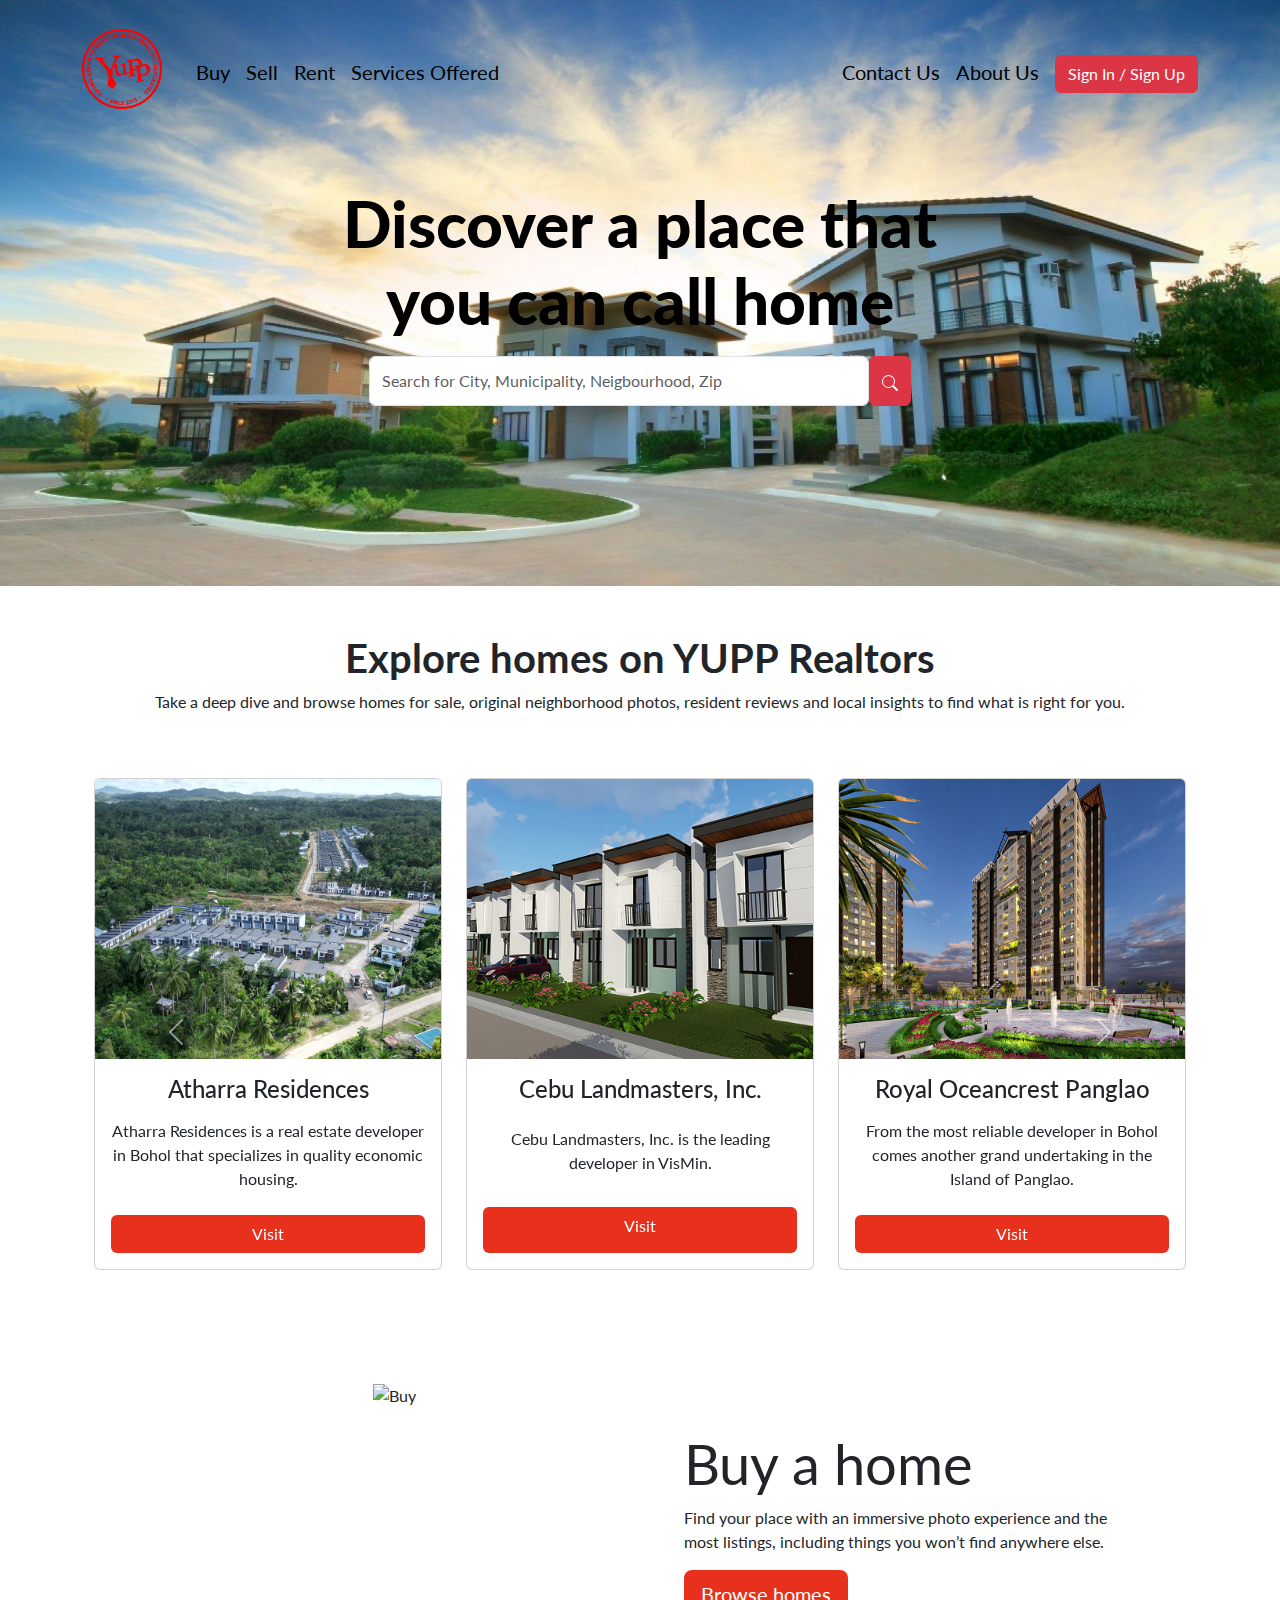
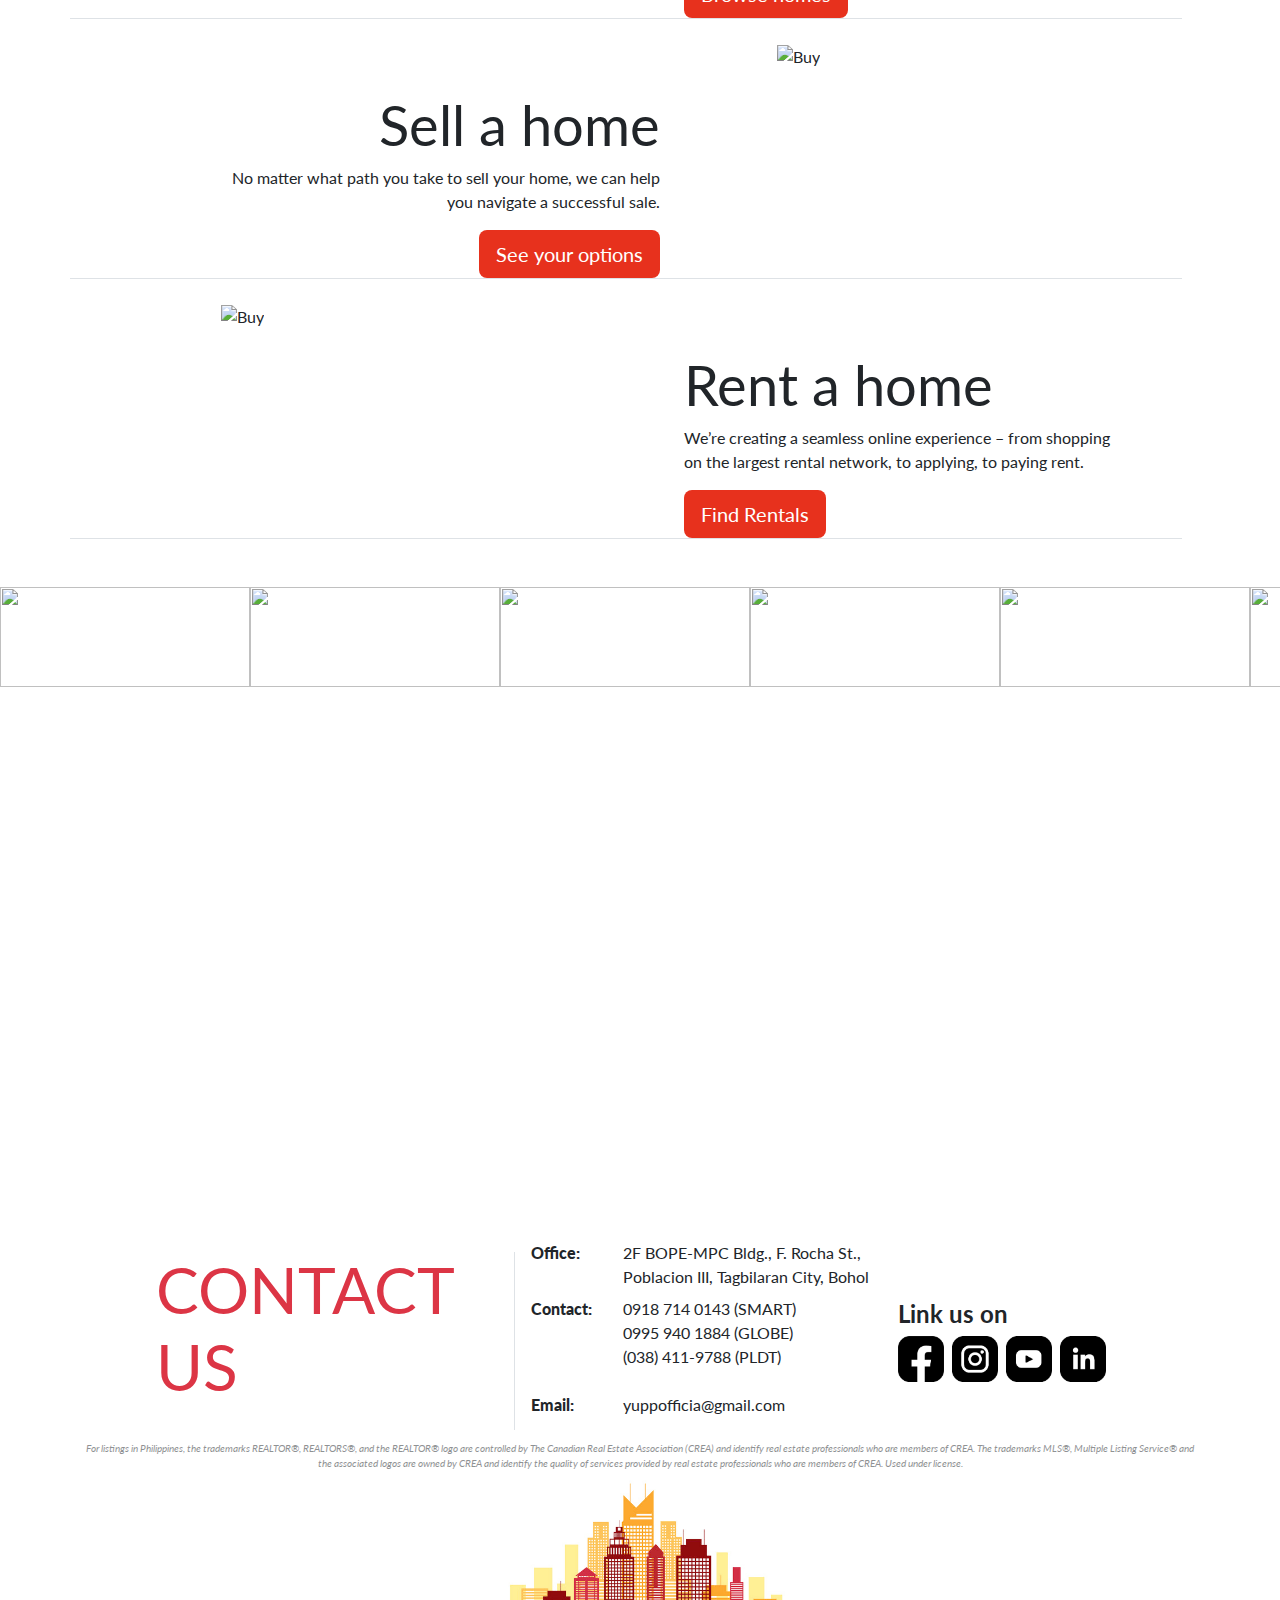
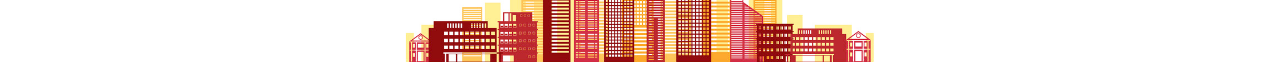
==== commit 4b3c0f50: "Update index.html, style.css and aboutus.html and add images in images folder" ====
--- a/index.html
+++ b/index.html
@@ -833,10 +833,7 @@
             Find your place with an immersive photo experience and the most
             listings, including things you won’t find anywhere else.
           </p>
-          <a
-            href="https://atharra.com.ph/"
-            class="btn btn-style btn-lg"
-            target="_blank"
+          <a href="#" class="btn btn-style btn-lg" target="_blank"
             >Browse homes
           </a>
         </div>
@@ -849,10 +846,7 @@
             navigate a successful sale.
           </p>
           <div class="text-end">
-            <a
-              href="https://atharra.com.ph/"
-              class="btn btn-style btn-lg"
-              target="_blank"
+            <a href="#" class="btn btn-style btn-lg" target="_blank"
               >See your options</a
             >
           </div>
@@ -871,46 +865,101 @@
             We’re creating a seamless online experience – from shopping on the
             largest rental network, to applying, to paying rent.
           </p>
-          <a
-            href="https://atharra.com.ph/"
-            class="btn btn-style btn-lg"
-            target="_blank"
+          <a href="#" class="btn btn-style btn-lg" target="_blank"
             >Find Rentals
           </a>
         </div>
       </div>
     </div>
     <!-- End Body Details -->
+    <!-- Begin Slider -->
+    <div class="slider">
+      <div class="slide-track">
+        <div class="slide">
+          <img src="images/atharra-logo.png" height="100" width="250" alt="" />
+        </div>
+        <div class="slide">
+          <img src="images/cli-logo.png" height="100" width="250" alt="" />
+        </div>
+        <div class="slide">
+          <img src="images/fortune-logo.png" height="100" width="250" alt="" />
+        </div>
+        <div class="slide">
+          <img
+            src="images/AppleOne-Properties-logo.png"
+            height="100"
+            width="250"
+            alt=""
+          />
+        </div>
+        <div class="slide">
+          <img src="images/mandani-logo.png" height="100" width="250" alt="" />
+        </div>
+        <div class="slide">
+          <img src="images/phi-logo.png" height="100" width="250" alt="" />
+        </div>
+        <div class="slide">
+          <img src="images/SMDC-logo.png" height="100" width="250" alt="" />
+        </div>
+        <div class="slide">
+          <img src="images/atharra-logo.png" height="100" width="250" alt="" />
+        </div>
+        <div class="slide">
+          <img src="images/cli-logo.png" height="100" width="250" alt="" />
+        </div>
+        <div class="slide">
+          <img src="images/fortune-logo.png" height="100" width="250" alt="" />
+        </div>
+        <div class="slide">
+          <img
+            src="images/AppleOne-Properties-logo.png"
+            height="100"
+            width="250"
+            alt=""
+          />
+        </div>
+        <div class="slide">
+          <img src="images/mandani-logo.png" height="100" width="250" alt="" />
+        </div>
+        <div class="slide">
+          <img src="images/phi-logo.png" height="100" width="250" alt="" />
+        </div>
+        <div class="slide">
+          <img src="images/SMDC-logo.png" height="100" width="250" alt="" />
+        </div>
+      </div>
+    </div>
+    <!-- End Slider -->
     <!-- Begin Footer -->
     <footer>
       <iframe
         src="https://www.google.com/maps/embed?pb=!1m18!1m12!1m3!1d245.83890731117108!2d123.86054368005101!3d9.644891690178088!2m3!1f0!2f0!3f0!3m2!1i1024!2i768!4f13.1!3m3!1m2!1s0x33aa4c36ec2d8e2d%3A0xe3f70eccc46d0990!2sYoung%20Urban%20Property%20Professionals%20Incorporated!5e0!3m2!1sen!2sph!4v1684747330005!5m2!1sen!2sph"
-        width="1920"
+        width="100%"
         height="500"
-        style="border: black 1px solid"
+        style="border: black 1px solid ps-1"
         allowfullscreen=""
         loading="lazy"
         referrerpolicy="no-referrer-when-downgrade"
       ></iframe>
-      <div class="container" id="contact-us">
-        <div class="row align-items-center justify-content-center my-2 ms-3">
-          <div class="col-lg-4 col-sm-12 text-black border-end">
+      <div class="container pt-4" id="contact-us">
+        <div class="row align-items-center justify-content-center mt-4 ms-3">
+          <div class="col-lg-4 col-sm-12 text-danger border-end">
             <div class="display-3 mb-4">
               <strong>CONTACT US</strong>
             </div>
           </div>
-          <div class="col-lg-4">
+          <div class="col-lg-4 ps-3">
             <dl class="row">
               <dt class="col-sm-3">
-                <strong> &nbspOffice:</strong>
+                <strong>Office:</strong>
               </dt>
               <dd class="col-sm-9">
                 2F BOPE-MPC Bldg., F. Rocha St., Poblacion III, Tagbilaran City,
                 Bohol
               </dd>
 
-              <dt class="col-sm-3 bi">
-                <strong>&nbspContact:</strong>
+              <dt class="col-sm-3">
+                <strong>Contact:</strong>
               </dt>
               <dd class="col-sm-9">
                 <p>
@@ -919,8 +968,8 @@
                   (038) 411-9788 (PLDT)
                 </p>
               </dd>
-              <dt class="col-sm-3 bi">
-                <strong>&nbspEmail:</strong>
+              <dt class="col-sm-3">
+                <strong>Email:</strong>
               </dt>
               <dd class="col-sm-9">yuppofficia@gmail.com</dd>
             </dl>
@@ -957,13 +1006,6 @@
             /></a>
           </div>
         </div>
-        <!-- <div class="footer-image mb-2">
-          <img
-            src="images/footer-image.jpg"
-            class="w-50 justify-content-center"
-            alt=""
-          />
-        </div> -->
         <div class="col-12 m-0 fontfooter">
           <i class="opacity-50">
             For listings in Philippines, the trademarks REALTOR®, REALTORS®, and
@@ -975,6 +1017,13 @@
             CREA. Used under license.
           </i>
         </div>
+        <div class="footer-image mb-0">
+          <img
+            src="images/footer-image.jpg"
+            class="w-50 justify-content-center"
+            alt=""
+          />
+        </div>
       </div>
     </footer>
     <!-- End Footer Details -->
--- a/style.css
+++ b/style.css
@@ -4,6 +4,15 @@
   padding: 0;
   margin: 0;
 }
+@keyframes scroll {
+  0% {
+    transform: translate(0);
+  }
+  100% {
+    transform: translate(calc(-250px * 7));
+  }
+}
+
 @media screen and (min-width: 769px) {
   .dropend:hover > .dropdown-menu {
     position: absolute;
@@ -80,7 +89,7 @@
   font-size: 20px;
 }
 .nav-link:hover {
-  color: rgb(240, 63, 63);
+  color: rgb(255, 255, 255);
 }
 .nav-link.active:hover {
   color: rgb(240, 63, 63);
@@ -235,3 +244,19 @@
 .btn .btn-style .btn-lg {
   height: 500px;
 }
+.slider {
+  height: 100px;
+  margin: auto;
+  overflow: hidden;
+  position: relative;
+  width: auto;
+}
+.slider .slide-track {
+  animation: scroll 40s linear infinite;
+  display: flex;
+  width: calc(250px * 14);
+}
+.slider .slide {
+  height: 100px;
+  width: 250px;
+}
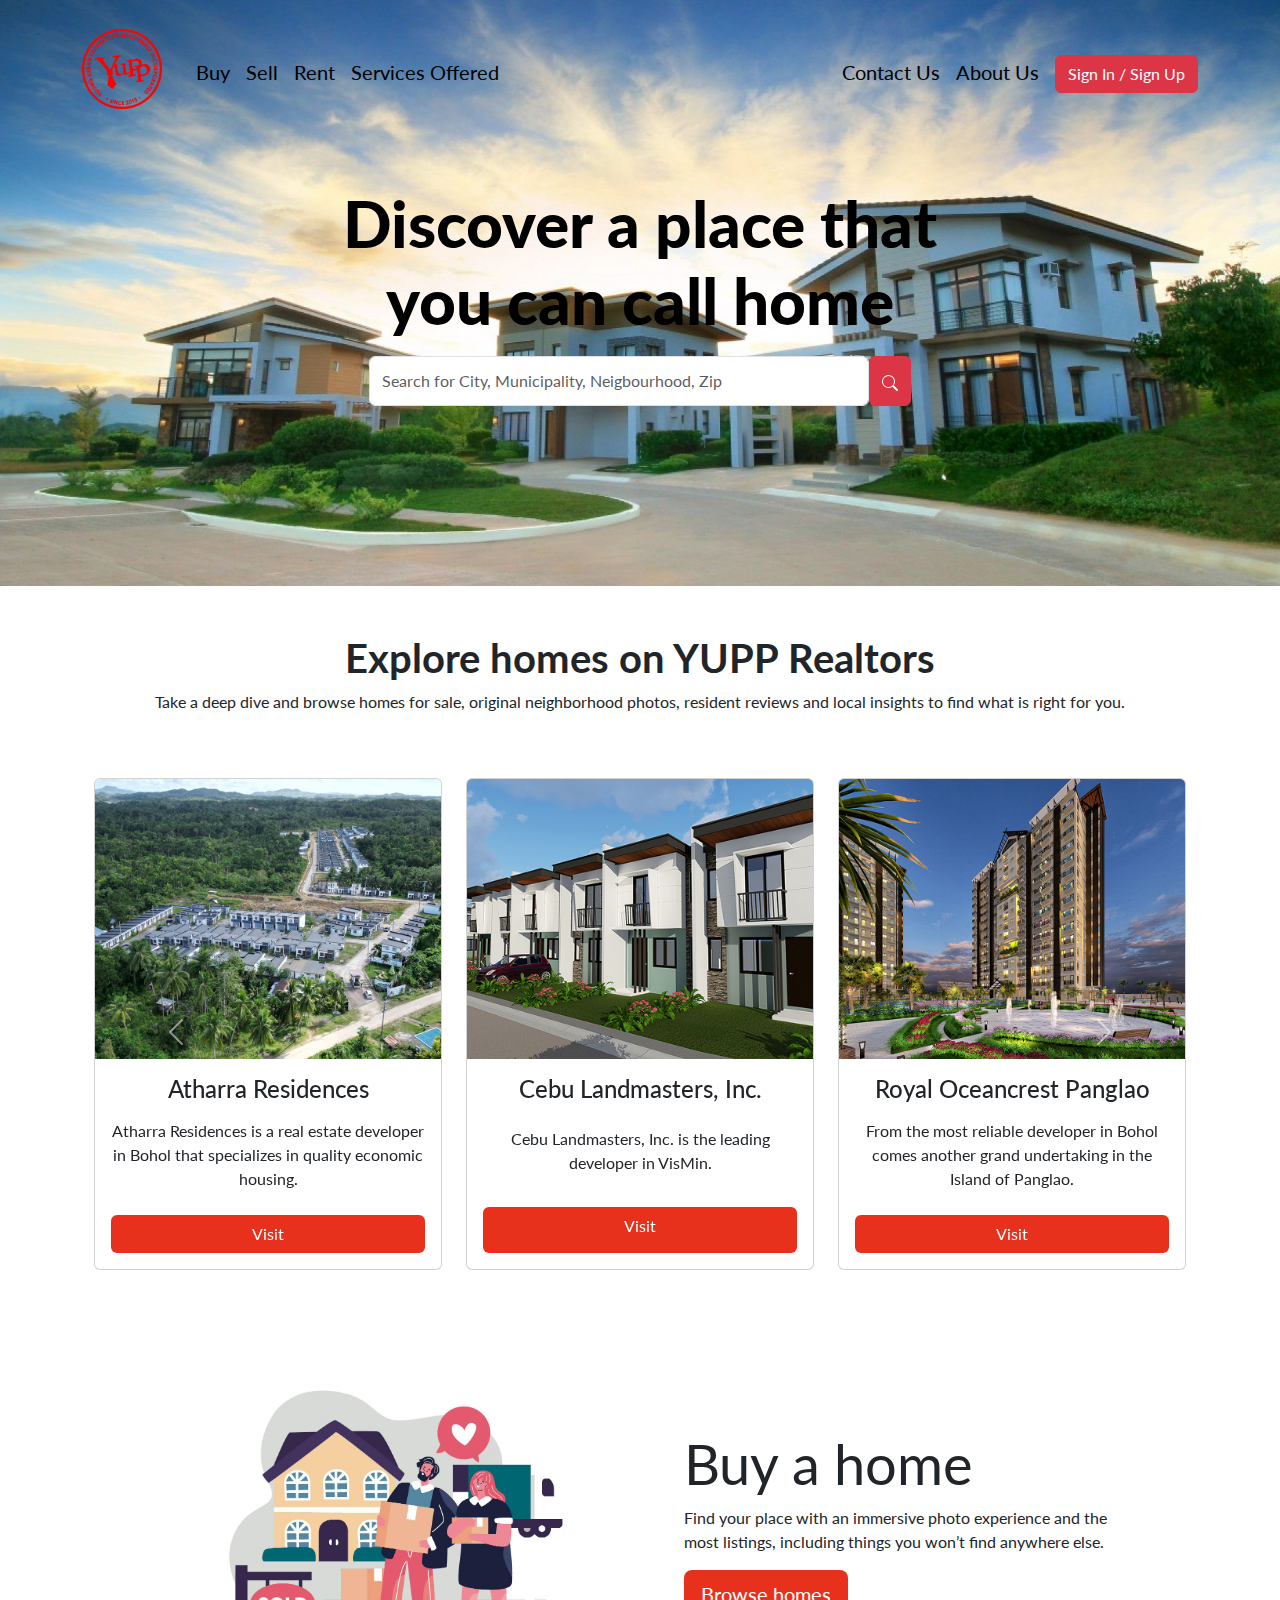
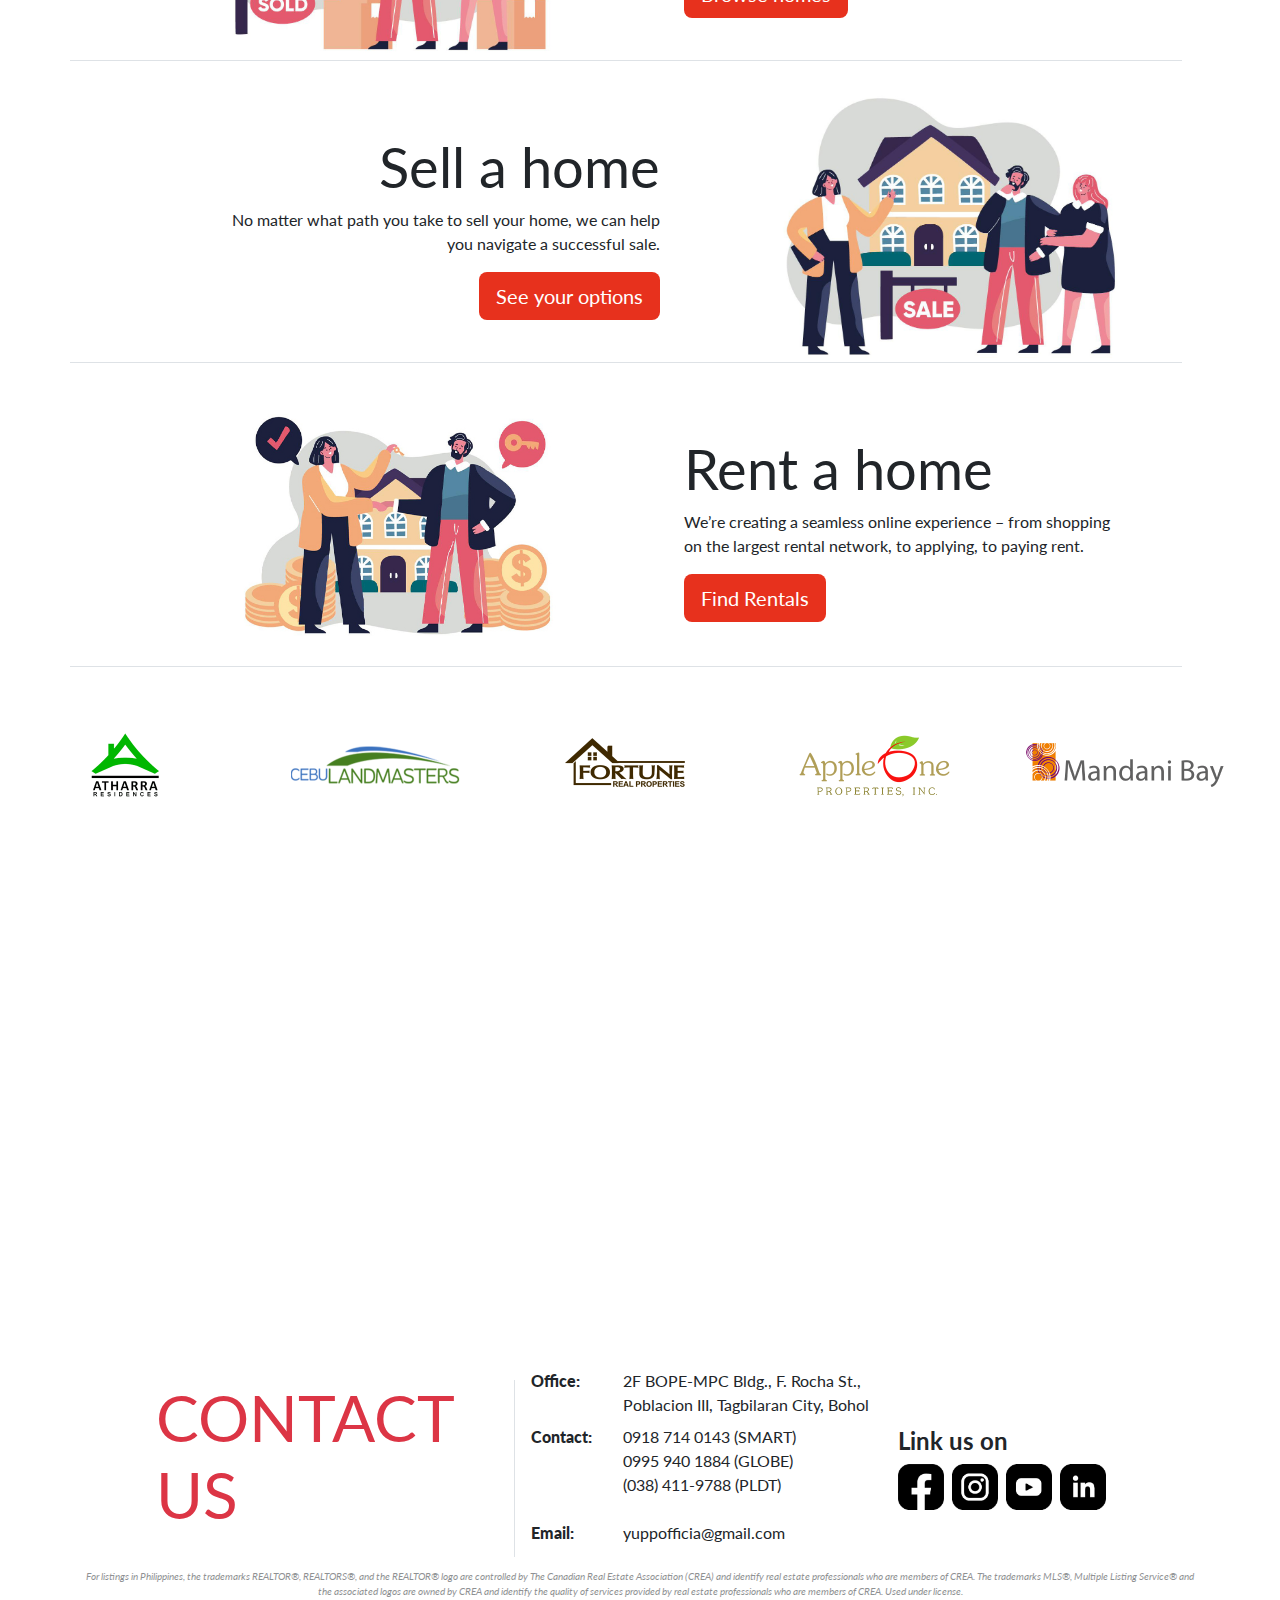
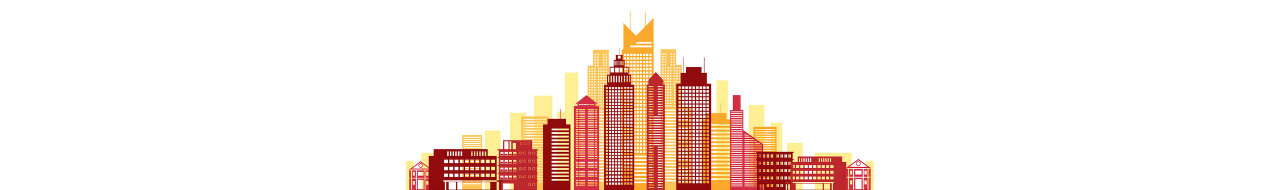
==== commit 2842fbc6: "Update index.html, style.css and aboutus.html and add images in images folder, Add buy.html and sell" ====
--- a/index.html
+++ b/index.html
@@ -4,7 +4,7 @@
     <meta charset="UTF-8" />
     <meta http-equiv="X-UA-Compatible" content="IE=edge" />
     <meta name="viewport" content="width=device-width, initial-scale=1.0" />
-    <title>YUPP REALTORS</title>
+    <title>YUPP REALTORS®</title>
     <link
       rel="icon"
       href="images/yupp-logo.png"
@@ -48,40 +48,13 @@
           <div class="collapse navbar-collapse" id="navbarSupportedContent">
             <ul class="navbar-nav me-auto mb-2 mb-lg-0">
               <li class="nav-item">
-                <a class="nav-link" aria-current="page" href="index.html"
-                  >Buy</a
-                >
+                <a class="nav-link" href="buy.html">Buy</a>
               </li>
-              <li class="nav-item dropdown">
-                <a
-                  class="nav-link dropdown-toggle"
-                  href="#"
-                  role="button"
-                  data-bs-toggle="dropdown"
-                  aria-expanded="false"
-                >
-                  Sell
-                </a>
-                <ul class="dropdown-menu">
-                  <li><a class="dropdown-item" href="#">House & Lot</a></li>
-                  <li><a class="dropdown-item" href="#">Condominuim</a></li>
-                  <li><a class="dropdown-item" href="#">Lot Only</a></li>
-                </ul>
+              <li class="nav-item">
+                <a class="nav-link" href="sell.html">Sell</a>
               </li>
-              <li class="nav-item dropdown mb-0">
-                <a
-                  class="nav-link dropdown-toggle"
-                  href="#"
-                  role="button"
-                  data-bs-toggle="collapse"
-                  aria-expanded="false"
-                  >Rent</a
-                >
-                <ul class="dropdown-menu">
-                  <li><a class="dropdown-item" href="#">House & Lot</a></li>
-                  <li><a class="dropdown-item" href="#">Condominuim</a></li>
-                  <li><a class="dropdown-item" href="#">Lot Only</a></li>
-                </ul>
+              <li class="nav-item">
+                <a class="nav-link" href="#">Rent</a>
               </li>
               <li class="nav-item dropdown">
                 <a
@@ -118,7 +91,7 @@
               Sign In / Sign Up
             </button>
             <!-- Modal -->
-            <!-- Sign In/Sign Up Modal -->
+
             <div
               class="modal fade"
               id="authModal"
@@ -129,7 +102,6 @@
               <div class="modal-dialog">
                 <div class="modal-content">
                   <div class="modal-header">
-                    <h5 class="modal-title" id="authModalLabel"></h5>
                     <button
                       type="button"
                       class="btn-close"
@@ -139,7 +111,7 @@
                   </div>
                   <div class="modal-body">
                     <ul
-                      class="nav nav-pills mb-4 justify-content-center"
+                      class="nav nav-pills mb-0 justify-content-center"
                       id="authTabs"
                       role="tablist"
                     >
@@ -181,7 +153,7 @@
                       >
                         <!-- Sign In form content -->
                         <form>
-                          <div class="mb-3">
+                          <div class="mb-1">
                             <label for="signInEmail" class="form-label"
                               >Email address</label
                             >
@@ -192,7 +164,7 @@
                               placeholder="Enter your email"
                             />
                           </div>
-                          <div class="mb-3">
+                          <div class="mb-5">
                             <label for="signInPassword" class="form-label"
                               >Password</label
                             >
@@ -218,7 +190,7 @@
                       >
                         <!-- Sign Up form content -->
                         <form>
-                          <div class="mb-3">
+                          <div class="mb-1">
                             <label for="signUpEmail" class="form-label"
                               >Email address</label
                             >
@@ -229,7 +201,7 @@
                               placeholder="Enter your email"
                             />
                           </div>
-                          <div class="mb-3">
+                          <div class="mb-5">
                             <label for="signUpPassword" class="form-label"
                               >Password</label
                             >
@@ -833,7 +805,7 @@
             Find your place with an immersive photo experience and the most
             listings, including things you won’t find anywhere else.
           </p>
-          <a href="#" class="btn btn-style btn-lg" target="_blank"
+          <a href="buy.html" class="btn btn-style btn-lg" target="_blank"
             >Browse homes
           </a>
         </div>
@@ -846,7 +818,7 @@
             navigate a successful sale.
           </p>
           <div class="text-end">
-            <a href="#" class="btn btn-style btn-lg" target="_blank"
+            <a href="sell.html" class="btn btn-style btn-lg" target="_blank"
               >See your options</a
             >
           </div>
--- a/style.css
+++ b/style.css
@@ -89,7 +89,7 @@
   font-size: 20px;
 }
 .nav-link:hover {
-  color: rgb(255, 255, 255);
+  color: rgb(240, 63, 63);
 }
 .nav-link.active:hover {
   color: rgb(240, 63, 63);
@@ -239,7 +239,7 @@
   width: 100%;
 }
 .card:hover {
-  transform: scale(1.15);
+  transform: scale(1.05);
 }
 .btn .btn-style .btn-lg {
   height: 500px;
@@ -260,3 +260,8 @@
   height: 100px;
   width: 250px;
 }
+.card2 .card-img2,
+.card-img-bottom2,
+.card-img-top2 {
+  width: 20%;
+}
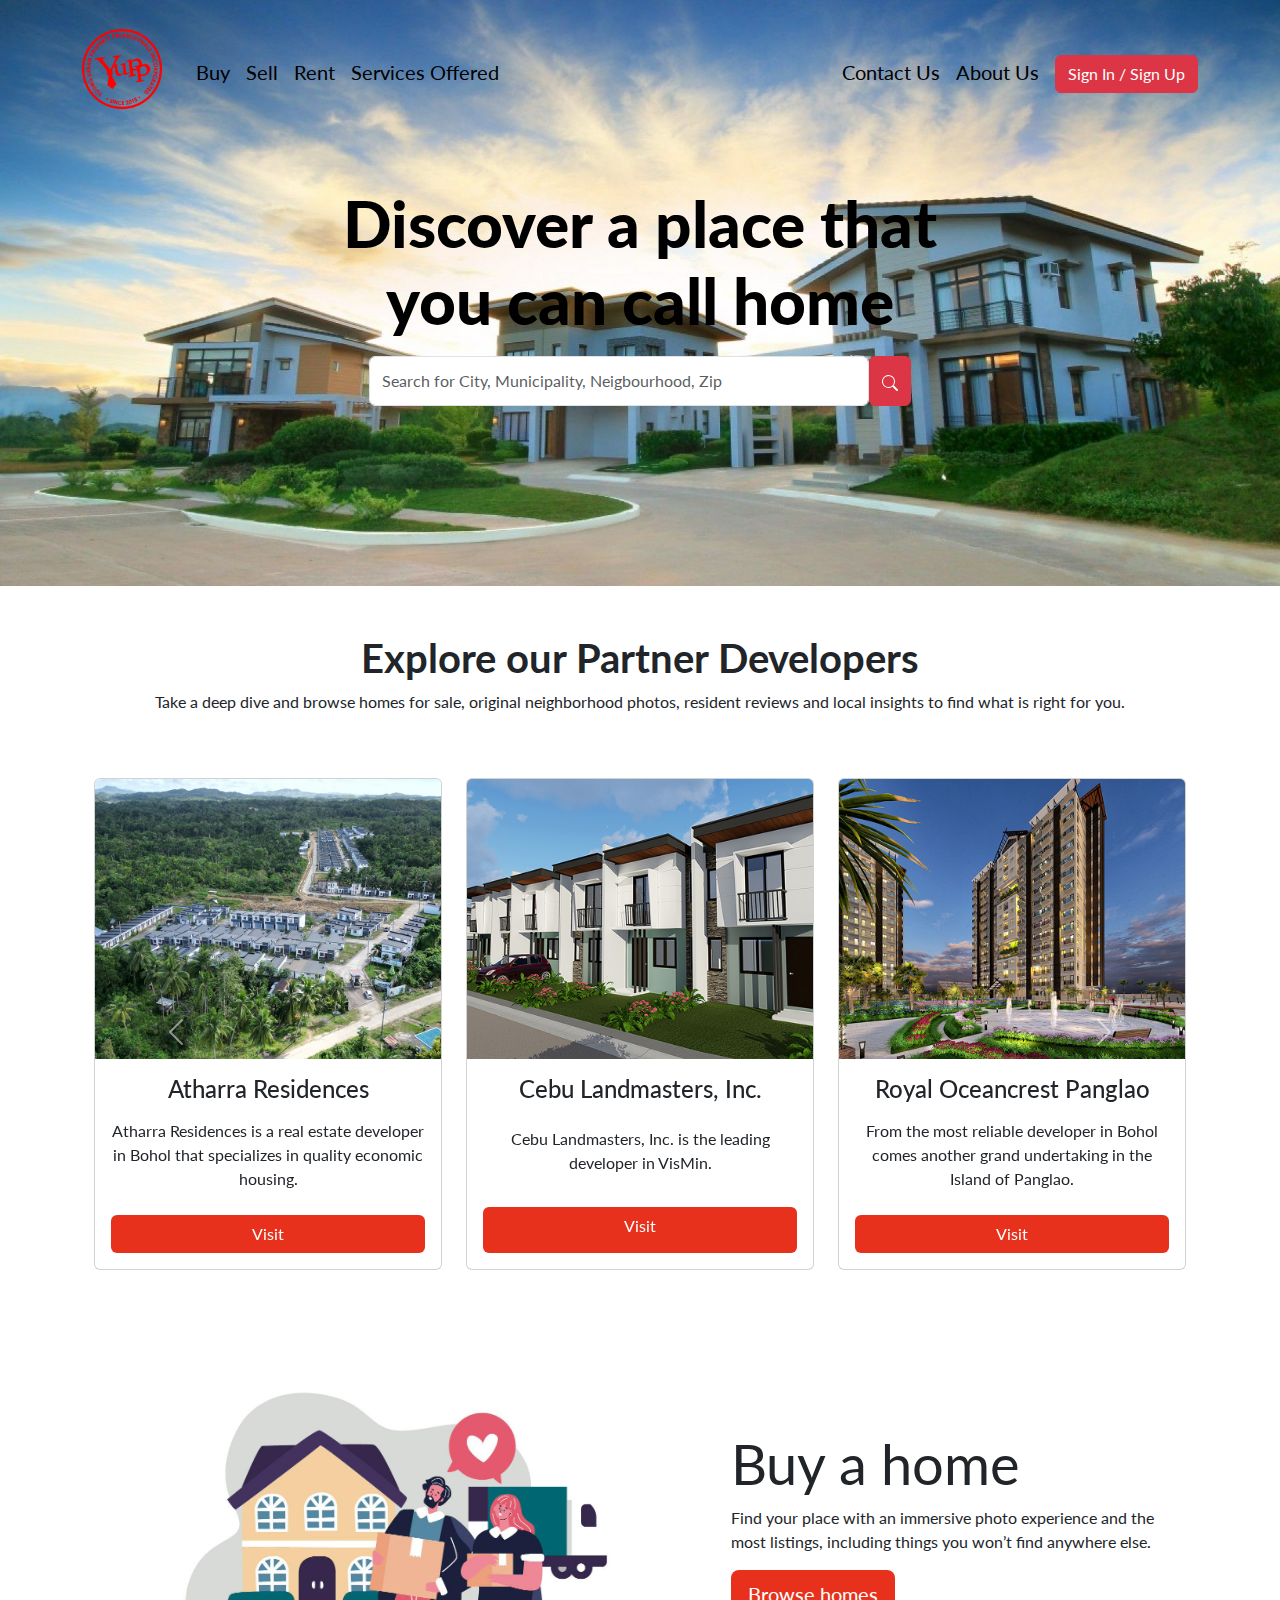
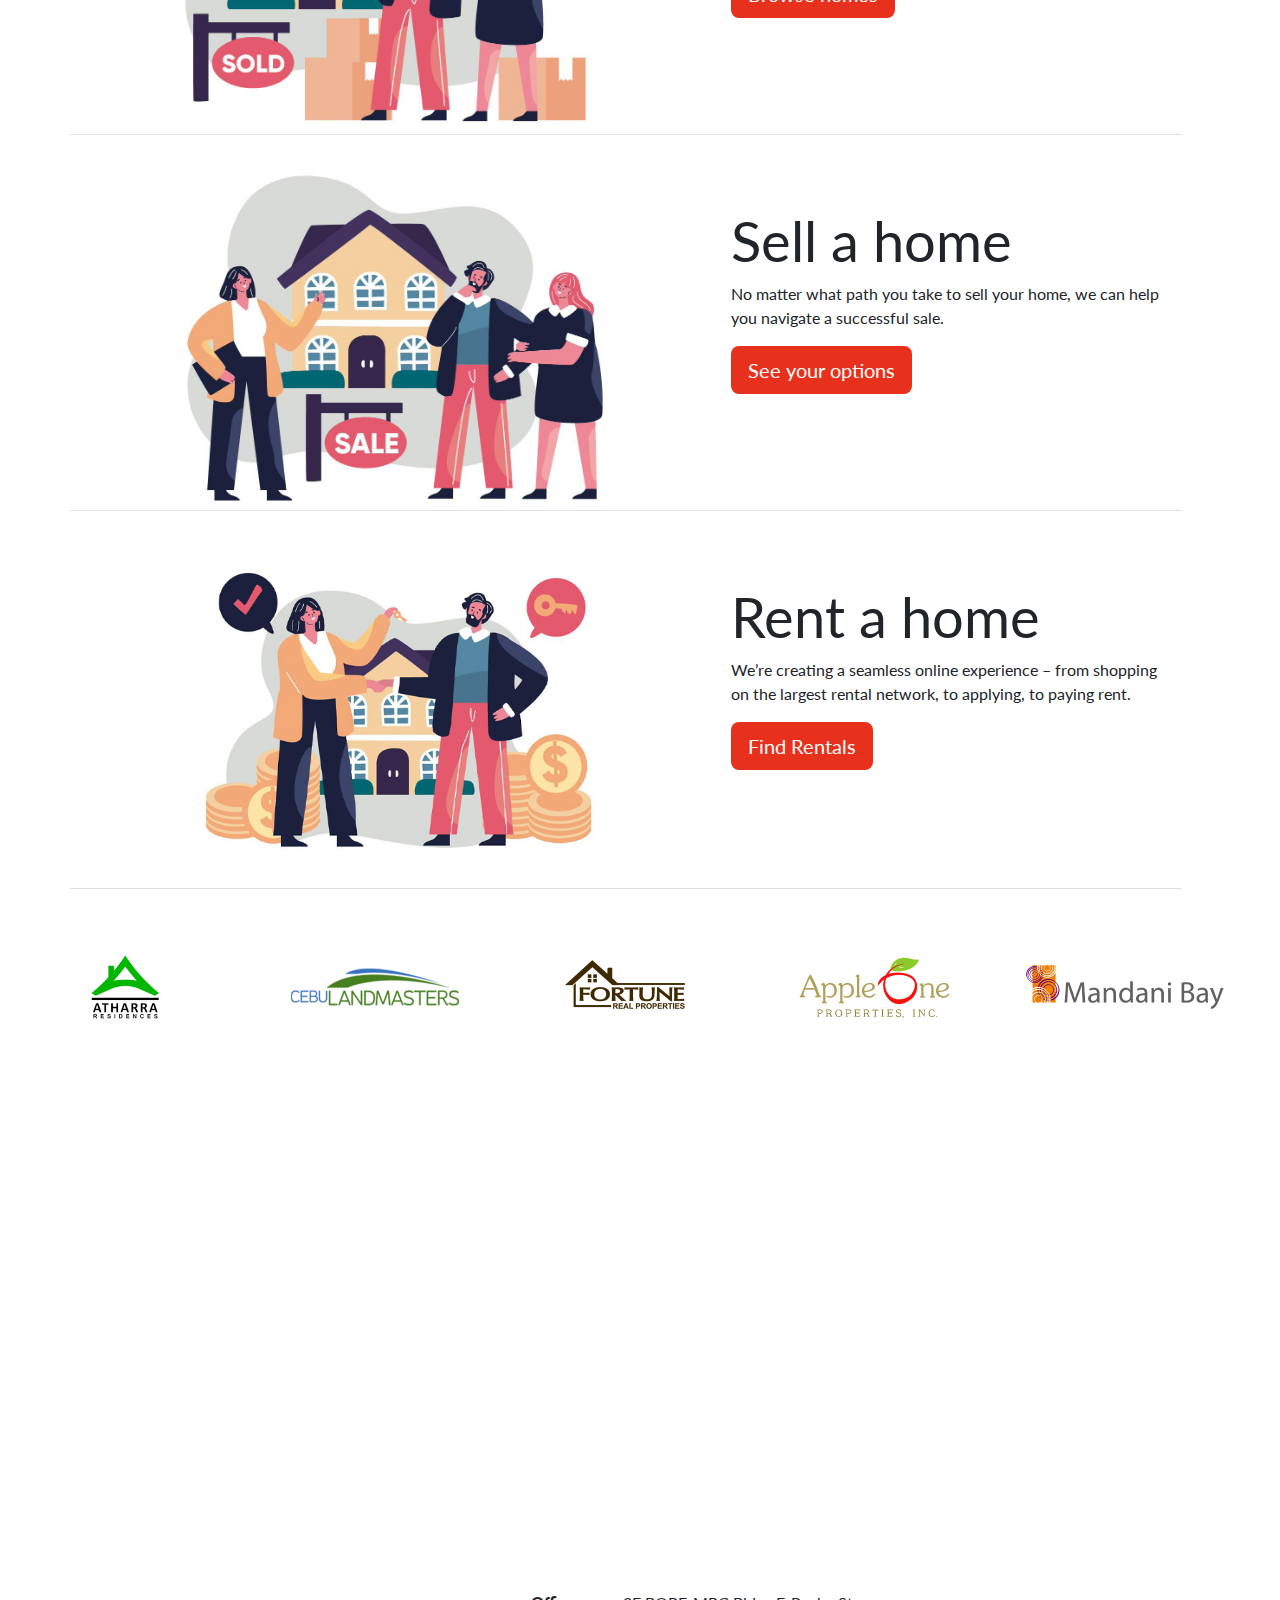
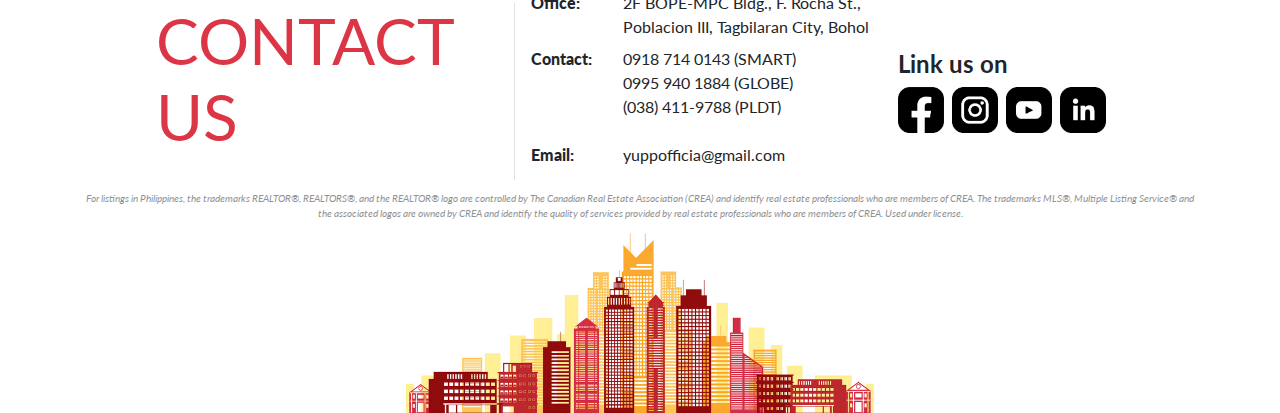
==== commit a030827c: "update buy,sell,index.html and style.css" ====
--- a/index.html
+++ b/index.html
@@ -271,7 +271,7 @@
     <!-- Begin Body Details -->
     <div class="container py-5">
       <div class="row">
-        <h1 class="text-center"><b>Explore homes on YUPP Realtors</b></h1>
+        <h1 class="text-center"><b>Explore our Partner Developers</b></h1>
         <p class="text-center">
           Take a deep dive and browse homes for sale, original neighborhood
           photos, resident reviews and local insights to find what is right for
@@ -796,50 +796,60 @@
       </div>
 
       <div class="row justify-content-center mt-5 me-3 border-bottom">
-        <div class="col-lg-4 offset-1 text-center">
+        <div class="col-lg-5 col-sm-6 offset-1 text-center">
           <img src="images/buy.jpg" alt="Buy" class="w-100" />
         </div>
-        <div class="col-lg-5 offset-1 mt-5">
-          <h4 class="display-4 mb-2"><strong>Buy a home</strong></h4>
-          <p>
+        <div class="col-lg-5 col-sm-6 offset-1 mt-5">
+          <h4 class="display-4 mb-2 text-center text-lg-start">
+            <strong>Buy a home</strong>
+          </h4>
+          <p class="text-center text-lg-start">
             Find your place with an immersive photo experience and the most
             listings, including things you won’t find anywhere else.
           </p>
-          <a href="buy.html" class="btn btn-style btn-lg" target="_blank"
-            >Browse homes
-          </a>
+          <div class="text-center text-lg-start">
+            <a href="buy.html" class="btn btn-style btn-lg" target="_blank"
+              >Browse homes</a
+            >
+          </div>
         </div>
       </div>
       <div class="row justify-content-center mt-4 me-3 border-bottom">
-        <div class="col-lg-5 offset-1 mt-5">
-          <h4 class="display-4 mb-2 text-end"><strong>Sell a home</strong></h4>
-          <p class="text-end">
+        <div class="col-lg-5 col-sm-6 offset-1">
+          <img src="images/sell.jpg" alt="Buy" class="w-100" />
+        </div>
+        <div class="col-lg-5 col-sm-6 offset-1 mt-5">
+          <h4 class="display-4 mb-2 text-center text-lg-start">
+            <strong>Sell a home</strong>
+          </h4>
+          <p class="text-center text-lg-start">
             No matter what path you take to sell your home, we can help you
             navigate a successful sale.
           </p>
-          <div class="text-end">
+          <div class="text-center text-lg-start">
             <a href="sell.html" class="btn btn-style btn-lg" target="_blank"
               >See your options</a
             >
           </div>
         </div>
-        <div class="col-lg-4 offset-1">
-          <img src="images/sell.jpg" alt="Buy" class="w-100" />
-        </div>
       </div>
       <div class="row justify-content-center mt-4 me-3 border-bottom">
-        <div class="col-lg-4 offset-1">
+        <div class="col-lg-5 col-sm-6 offset-1">
           <img src="images/rent.jpg" alt="Buy" class="w-100" />
         </div>
-        <div class="col-lg-5 offset-1 mt-5">
-          <h4 class="display-4 mb-2"><strong>Rent a home</strong></h4>
-          <p>
+        <div class="col-lg-5 col-sm-6 offset-1 mt-5">
+          <h4 class="display-4 mb-2 text-center text-lg-start">
+            <strong>Rent a home</strong>
+          </h4>
+          <p class="text-center text-lg-start">
             We’re creating a seamless online experience – from shopping on the
             largest rental network, to applying, to paying rent.
           </p>
-          <a href="#" class="btn btn-style btn-lg" target="_blank"
-            >Find Rentals
-          </a>
+          <div class="text-center text-lg-start">
+            <a href="#" class="btn btn-style btn-lg" target="_blank"
+              >Find Rentals</a
+            >
+          </div>
         </div>
       </div>
     </div>
--- a/style.css
+++ b/style.css
@@ -265,3 +265,7 @@
 .card-img-top2 {
   width: 20%;
 }
+.link-no-effect {
+  text-decoration: none;
+  color: inherit;
+}
